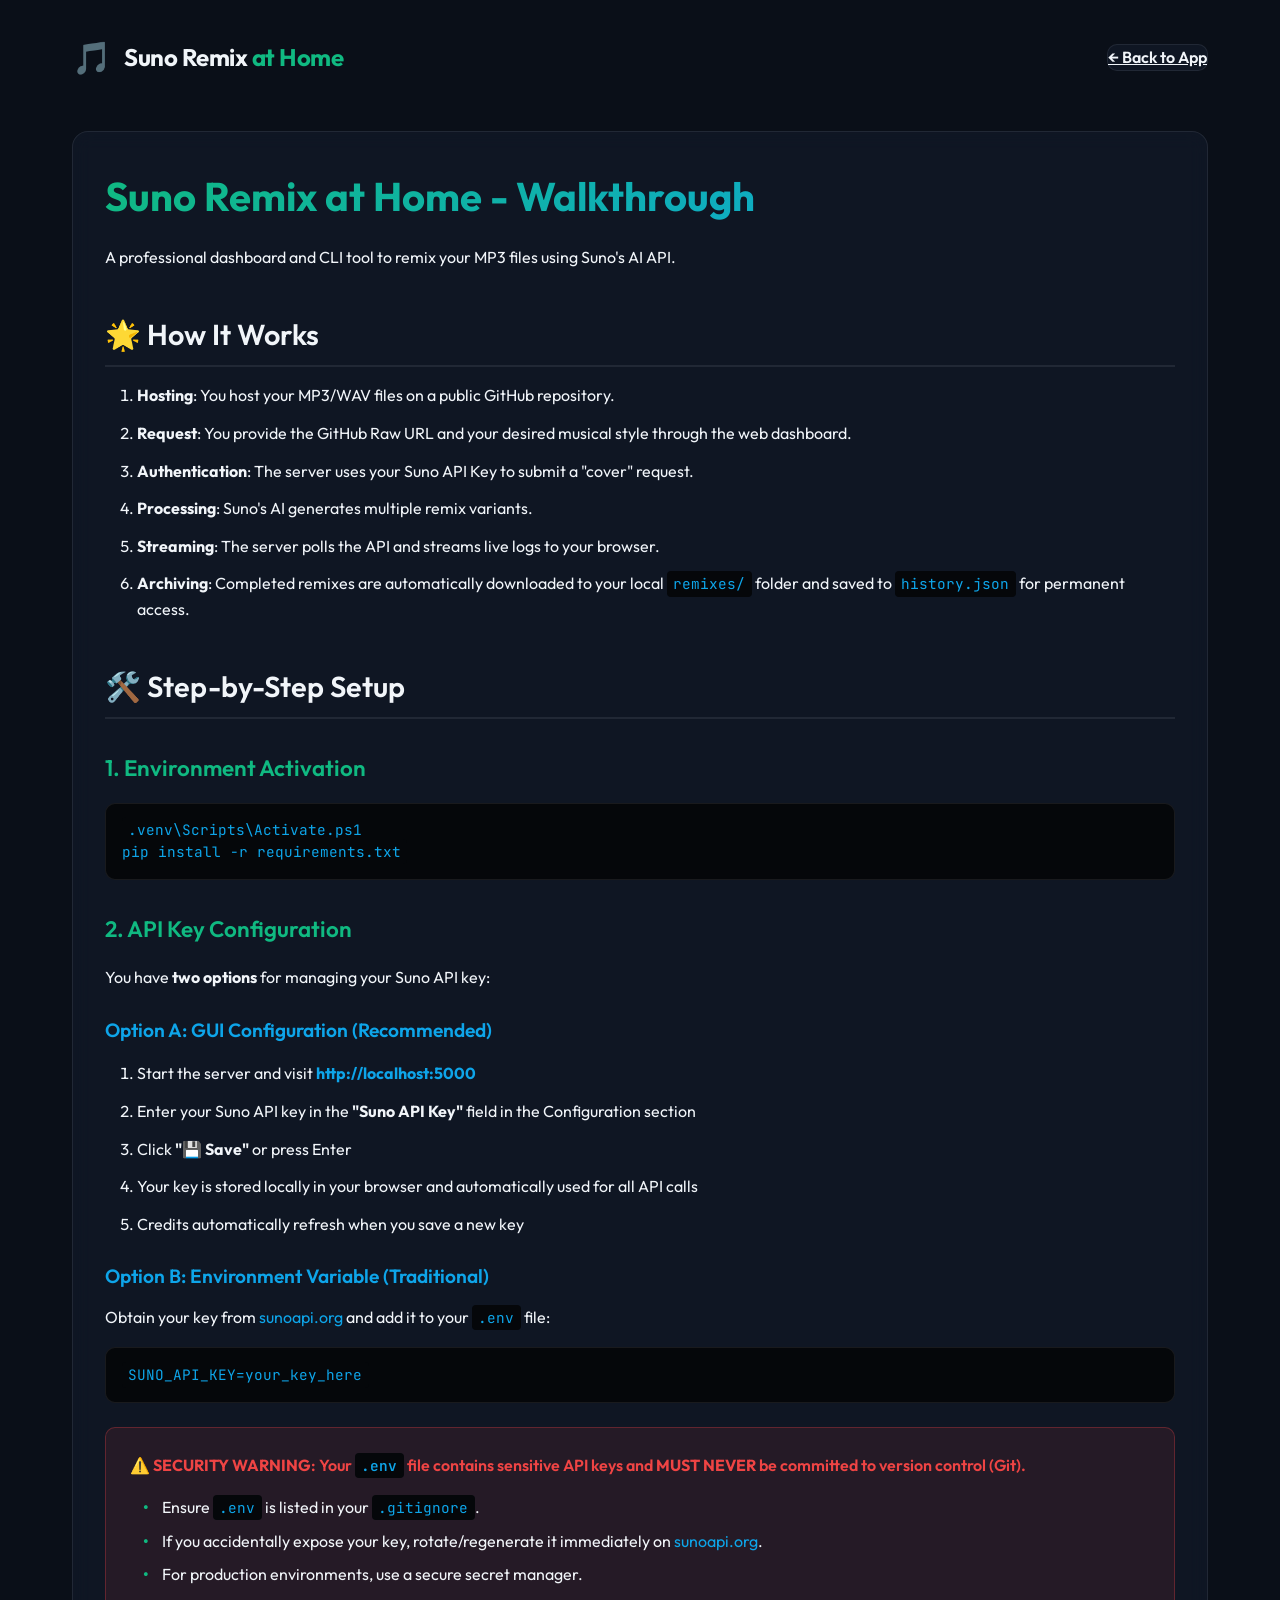
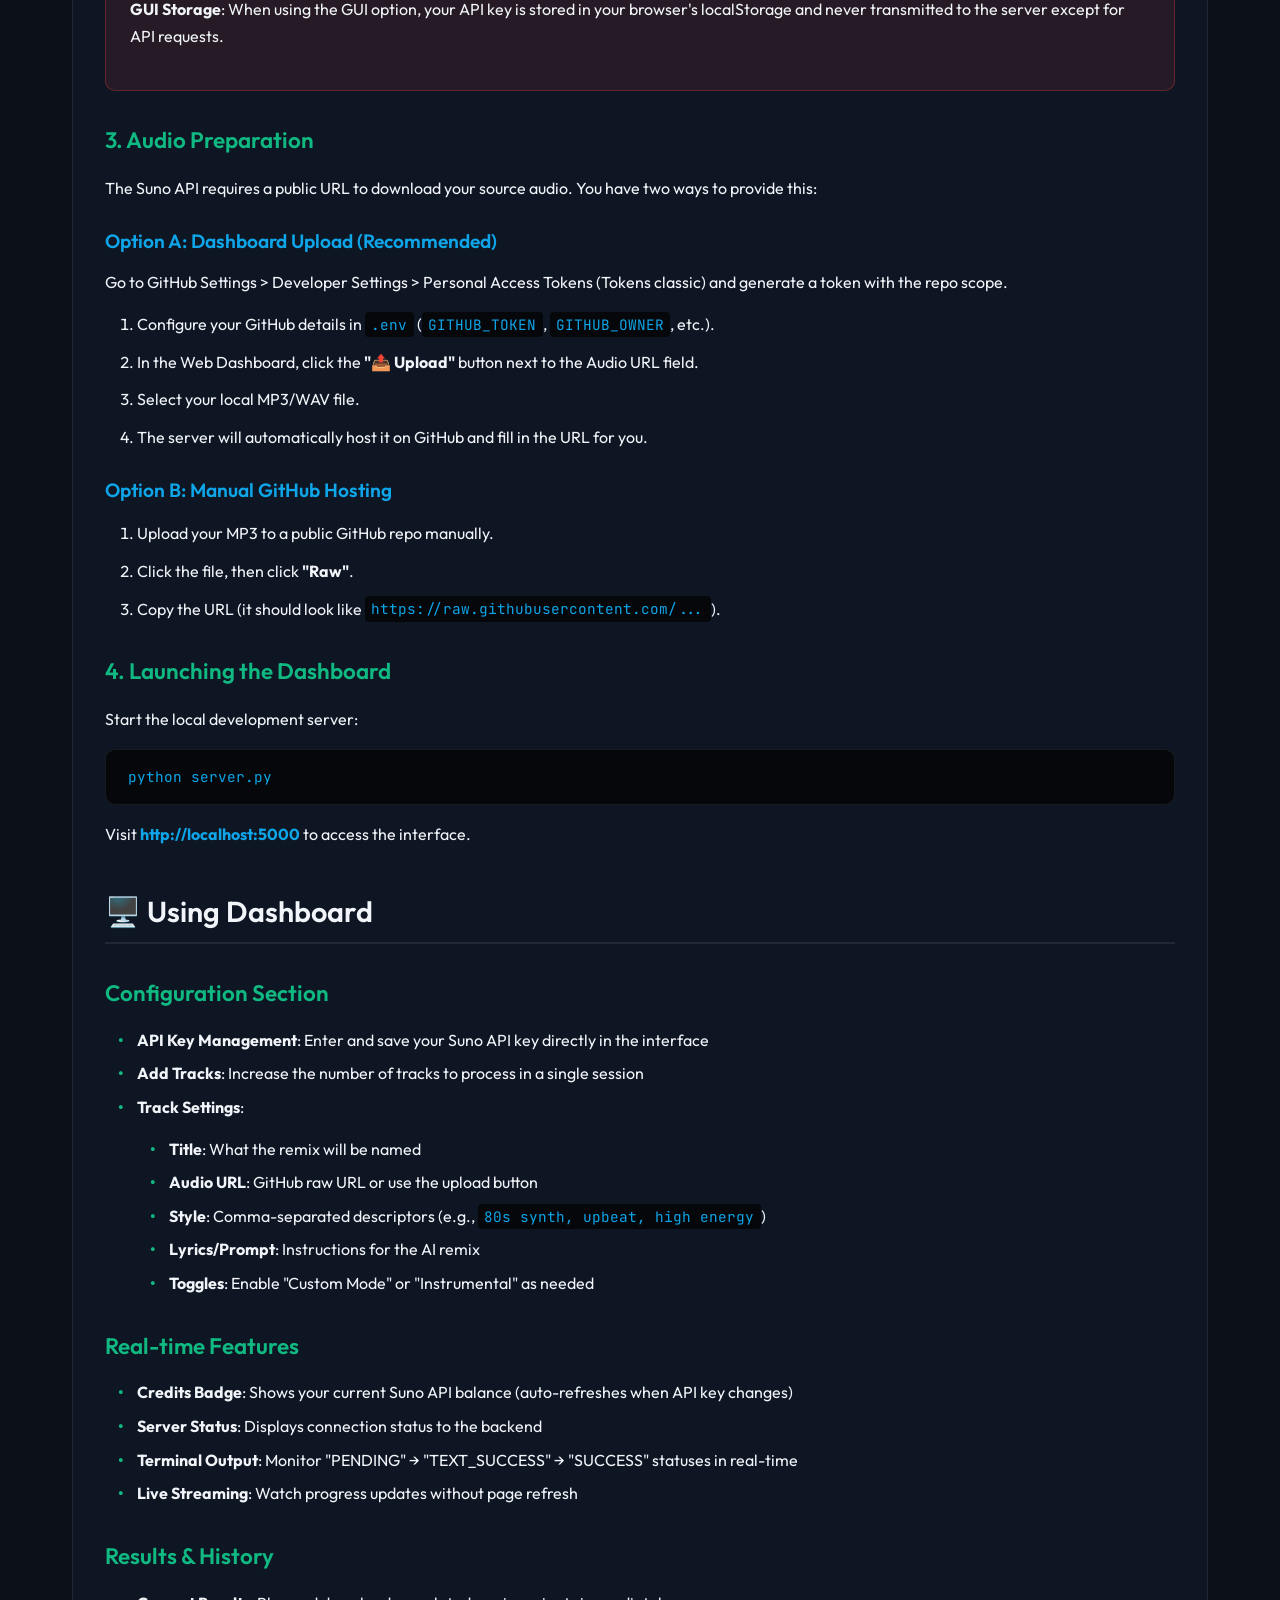
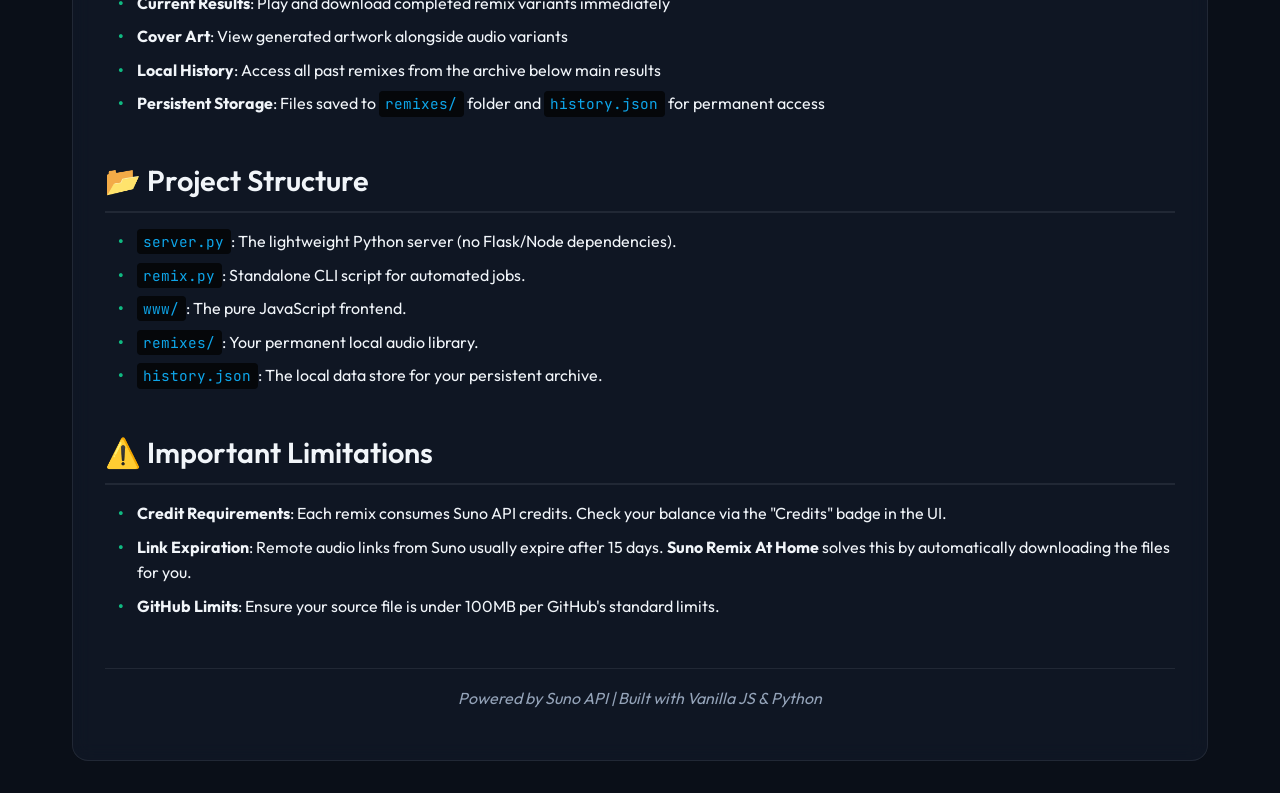
==== www/guide.html @ f2d32ccc "add guide" ====
<!doctype html>
<html lang="en">
  <head>
    <meta charset="UTF-8" />
    <meta name="viewport" content="width=device-width, initial-scale=1.0" />
    <link rel="icon" href="data:image/svg+xml,<svg xmlns=%22http://www.w3.org/2000/svg%22 viewBox=%220 0 100 100%22><text y=%22.9em%22 font-size=%2290%22>🎵</text></svg>">
    <title>Guide | Suno Remix at Home</title>
    <link rel="stylesheet" href="style.css" />
    <link rel="preconnect" href="https://fonts.googleapis.com" />
    <link rel="preconnect" href="https://fonts.gstatic.com" crossorigin />
    <link
      href="https://fonts.googleapis.com/css2?family=Outfit:wght@300;400;600;700&family=JetBrains+Mono:wght@400;500&display=swap"
      rel="stylesheet"
    />
  </head>
  <body class="guide-page">
    <div class="app-container">
      <header>
        <div class="logo">
          <span class="icon">🎵</span>
          <h1>Suno Remix<span> at Home</span></h1>
        </div>
        <div class="status-bar">
          <a href="index.html" class="btn btn-secondary">← Back to App</a>
        </div>
      </header>

      <main>
        <section class="guide-section">
          <div class="guide-content">
            <h1>Suno Remix at Home - Walkthrough</h1>
            <p>A professional dashboard and CLI tool to remix your MP3 files using Suno's AI API.</p>
            
            <h2>🌟 How It Works</h2>
            <ol>
              <li><strong>Hosting</strong>: You host your MP3/WAV files on a public GitHub repository.</li>
              <li><strong>Request</strong>: You provide the GitHub Raw URL and your desired musical style through the web dashboard.</li>
              <li><strong>Authentication</strong>: The server uses your Suno API Key to submit a "cover" request.</li>
              <li><strong>Processing</strong>: Suno's AI generates multiple remix variants.</li>
              <li><strong>Streaming</strong>: The server polls the API and streams live logs to your browser.</li>
              <li><strong>Archiving</strong>: Completed remixes are automatically downloaded to your local <code>remixes/</code> folder and saved to <code>history.json</code> for permanent access.</li>
            </ol>
            
            <h2>🛠️ Step-by-Step Setup</h2>
            <h3>1. Environment Activation</h3>
            <div class="code-block">
              <pre><code>.venv\Scripts\Activate.ps1
pip install -r requirements.txt</code></pre>
            </div>
            
            <h3>2. API Key Configuration</h3>
            <p>You have <strong>two options</strong> for managing your Suno API key:</p>
            
            <h4>Option A: GUI Configuration (Recommended)</h4>
            <ol>
              <li>Start the server and visit <strong><a href="http://localhost:5000">http://localhost:5000</a></strong></li>
              <li>Enter your Suno API key in the <strong>"Suno API Key"</strong> field in the Configuration section</li>
              <li>Click <strong>"💾 Save"</strong> or press Enter</li>
              <li>Your key is stored locally in your browser and automatically used for all API calls</li>
              <li>Credits automatically refresh when you save a new key</li>
            </ol>
            
            <h4>Option B: Environment Variable (Traditional)</h4>
            <p>Obtain your key from <a href="https://sunoapi.org">sunoapi.org</a> and add it to your <code>.env</code> file:</p>
            <div class="code-block">
              <pre><code>SUNO_API_KEY=your_key_here</code></pre>
            </div>
            
            <div class="warning-box">
              <p><strong>⚠️ SECURITY WARNING</strong>: Your <code>.env</code> file contains sensitive API keys and <strong>MUST NEVER</strong> be committed to version control (Git).</p>
              <ul>
                <li>Ensure <code>.env</code> is listed in your <code>.gitignore</code>.</li>
                <li>If you accidentally expose your key, rotate/regenerate it immediately on <a href="https://sunoapi.org">sunoapi.org</a>.</li>
                <li>For production environments, use a secure secret manager.</li>
              </ul>
              <p><strong>GUI Storage</strong>: When using the GUI option, your API key is stored in your browser's localStorage and never transmitted to the server except for API requests.</p>
            </div>
            
            <h3>3. Audio Preparation</h3>
            <p>The Suno API requires a public URL to download your source audio. You have two ways to provide this:</p>
            
            <h4>Option A: Dashboard Upload (Recommended)</h4>
            <p>Go to GitHub Settings > Developer Settings > Personal Access Tokens (Tokens classic) and generate a token with the repo scope.</p>
            <ol>
              <li>Configure your GitHub details in <code>.env</code> (<code>GITHUB_TOKEN</code>, <code>GITHUB_OWNER</code>, etc.).</li>
              <li>In the Web Dashboard, click the <strong>"📤 Upload"</strong> button next to the Audio URL field.</li>
              <li>Select your local MP3/WAV file.</li>
              <li>The server will automatically host it on GitHub and fill in the URL for you.</li>
            </ol>
            
            <h4>Option B: Manual GitHub Hosting</h4>
            <ol>
              <li>Upload your MP3 to a public GitHub repo manually.</li>
              <li>Click the file, then click <strong>"Raw"</strong>.</li>
              <li>Copy the URL (it should look like <code>https://raw.githubusercontent.com/...</code>).</li>
            </ol>
            
            <h3>4. Launching the Dashboard</h3>
            <p>Start the local development server:</p>
            <div class="code-block">
              <pre><code>python server.py</code></pre>
            </div>
            <p>Visit <strong><a href="http://localhost:5000">http://localhost:5000</a></strong> to access the interface.</p>
            
            <h2>🖥️ Using Dashboard</h2>
            <h3>Configuration Section</h3>
            <ul>
              <li><strong>API Key Management</strong>: Enter and save your Suno API key directly in the interface</li>
              <li><strong>Add Tracks</strong>: Increase the number of tracks to process in a single session</li>
              <li><strong>Track Settings</strong>:
                <ul>
                  <li><strong>Title</strong>: What the remix will be named</li>
                  <li><strong>Audio URL</strong>: GitHub raw URL or use the upload button</li>
                  <li><strong>Style</strong>: Comma-separated descriptors (e.g., <code>80s synth, upbeat, high energy</code>)</li>
                  <li><strong>Lyrics/Prompt</strong>: Instructions for the AI remix</li>
                  <li><strong>Toggles</strong>: Enable "Custom Mode" or "Instrumental" as needed</li>
                </ul>
              </li>
            </ul>
            
            <h3>Real-time Features</h3>
            <ul>
              <li><strong>Credits Badge</strong>: Shows your current Suno API balance (auto-refreshes when API key changes)</li>
              <li><strong>Server Status</strong>: Displays connection status to the backend</li>
              <li><strong>Terminal Output</strong>: Monitor "PENDING" → "TEXT_SUCCESS" → "SUCCESS" statuses in real-time</li>
              <li><strong>Live Streaming</strong>: Watch progress updates without page refresh</li>
            </ul>
            
            <h3>Results & History</h3>
            <ul>
              <li><strong>Current Results</strong>: Play and download completed remix variants immediately</li>
              <li><strong>Cover Art</strong>: View generated artwork alongside audio variants</li>
              <li><strong>Local History</strong>: Access all past remixes from the archive below main results</li>
              <li><strong>Persistent Storage</strong>: Files saved to <code>remixes/</code> folder and <code>history.json</code> for permanent access</li>
            </ul>
            
            <h2>📂 Project Structure</h2>
            <ul>
              <li><code>server.py</code>: The lightweight Python server (no Flask/Node dependencies).</li>
              <li><code>remix.py</code>: Standalone CLI script for automated jobs.</li>
              <li><code>www/</code>: The pure JavaScript frontend.</li>
              <li><code>remixes/</code>: Your permanent local audio library.</li>
              <li><code>history.json</code>: The local data store for your persistent archive.</li>
            </ul>
            
            <h2>⚠️ Important Limitations</h2>
            <ul>
              <li><strong>Credit Requirements</strong>: Each remix consumes Suno API credits. Check your balance via the "Credits" badge in the UI.</li>
              <li><strong>Link Expiration</strong>: Remote audio links from Suno usually expire after 15 days. <strong>Suno Remix At Home</strong> solves this by automatically downloading the files for you.</li>
              <li><strong>GitHub Limits</strong>: Ensure your source file is under 100MB per GitHub's standard limits.</li>
            </ul>
            
            <div class="footer-note">
              <hr>
              <p><em>Powered by Suno API | Built with Vanilla JS & Python</em></p>
            </div>
          </div>
        </section>
      </main>
    </div>
  </body>
</html>
---- www/style.css ----
:root {
    --bg-main: #0a0f18;
    --bg-card: rgba(17, 24, 39, 0.8);
    --bg-console: #05070a;
    --text-main: #f1f5f9;
    --text-muted: #94a3b8;
    --primary: #10b981;
    --primary-glow: rgba(16, 185, 129, 0.4);
    --accent: #0ea5e9;
    --danger: #ef4444;
    --border: rgba(255, 255, 255, 0.08);
    --radius-lg: 16px;
    --radius-md: 10px;
    --font-sans: 'Outfit', sans-serif;
    --font-mono: 'JetBrains Mono', monospace;
}

* {
    box-sizing: border-box;
    margin: 0;
    padding: 0;
}

body {
    background-color: var(--bg-main);
    color: var(--text-main);
    font-family: var(--font-sans);
    line-height: 1.6;
    overflow-x: hidden;
}

.app-container {
    max-width: 1200px;
    margin: 0 auto;
    padding: 2rem;
    min-height: 100vh;
    display: flex;
    flex-direction: column;
}

/* Header */
header {
    display: flex;
    justify-content: space-between;
    align-items: center;
    margin-bottom: 3rem;
}

.logo {
    display: flex;
    align-items: center;
    gap: 0.75rem;
}

.logo .icon { font-size: 2rem; }
.logo h1 {
    font-size: 1.5rem;
    font-weight: 700;
    letter-spacing: -0.02em;
}
.logo h1 span { color: var(--primary); }

.status-bar {
    display: flex;
    align-items: center;
    gap: 1rem;
}

.badge {
    background: var(--bg-card);
    border: 1px solid var(--border);
    padding: 0.5rem 1rem;
    border-radius: 20px;
    font-size: 0.85rem;
    font-weight: 600;
}

.guide-link {
    color: var(--text-main);
    text-decoration: none;
    display: flex;
    align-items: center;
    gap: 0.3rem;
}

.guide-link:hover {
    color: var(--primary);
}

/* Main Layout */
main {
    display: grid;
    grid-template-columns: 1fr 1.2fr;
    gap: 2rem;
    flex: 1;
}

@media (max-width: 900px) {
    main { grid-template-columns: 1fr; }
}

/* Config Section */
.config-section {
    display: flex;
    flex-direction: column;
    gap: 1.5rem;
}

.section-header {
    display: flex;
    justify-content: space-between;
    align-items: center;
}

.tracks-list {
    display: flex;
    flex-direction: column;
    gap: 1rem;
    max-height: 60vh;
    overflow-y: auto;
    padding-right: 0.5rem;
}

/* Track Card */
.track-card {
    background: var(--bg-card);
    backdrop-filter: blur(10px);
    border: 1px solid var(--border);
    border-radius: var(--radius-md);
    padding: 1.5rem;
    position: relative;
    transition: transform 0.2s, background-color 0.2s;
}

.track-card:hover {
    background: rgba(17, 24, 39, 0.95);
}

.track-header {
    display: flex;
    justify-content: space-between;
    margin-bottom: 1rem;
}

.track-index {
    font-weight: 700;
    color: var(--primary);
    font-size: 0.9rem;
}

.form-group {
    margin-bottom: 1rem;
}

.form-group label {
    display: block;
    font-size: 0.75rem;
    font-weight: 600;
    color: var(--text-muted);
    margin-bottom: 0.4rem;
    text-transform: uppercase;
}

input, textarea {
    width: 100%;
    background: rgba(0,0,0,0.2);
    border: 1px solid var(--border);
    border-radius: 6px;
    padding: 0.6rem 0.8rem;
    color: white;
    font-family: var(--font-sans);
    transition: border-color 0.2s;
}

.input-with-button {
    display: flex;
    gap: 0.5rem;
}

.btn-sm {
    padding: 0.4rem 0.8rem;
    font-size: 0.85rem;
    white-space: nowrap;
}

input:focus, textarea:focus {
    outline: 2px solid var(--primary);
    outline-offset: 2px;
    border-color: var(--primary);
    box-shadow: 0 0 0 4px var(--primary-glow);
}

textarea { min-height: 80px; resize: vertical; }

.form-group.row {
    display: flex;
    gap: 1.5rem;
    margin-top: 0.5rem;
}

.checkbox-label {
    display: flex;
    align-items: center;
    gap: 0.5rem;
    cursor: pointer;
    font-size: 0.85rem;
    font-weight: 600;
    color: var(--text-main);
}

.checkbox-label input {
    width: 16px;
    height: 16px;
    cursor: pointer;
    accent-color: var(--primary);
}

.remove-track {
    background: transparent;
    border: none;
    color: var(--text-muted);
    cursor: pointer;
    font-size: 1.2rem;
    line-height: 1;
}
.remove-track:hover { color: var(--danger); }

/* Buttons */
.btn {
    cursor: pointer;
    border: none;
    border-radius: var(--radius-md);
    font-weight: 600;
    font-family: var(--font-sans);
    transition: all 0.2s;
    display: flex;
    align-items: center;
    justify-content: center;
    gap: 0.5rem;
}

.btn-primary {
    background: var(--primary);
    color: var(--bg-main);
    box-shadow: 0 4px 14px var(--primary-glow);
}
.btn-primary:hover { transform: translateY(-2px); filter: brightness(1.1); }
.btn-primary:focus, .btn-primary:focus-visible {
    outline: 2px solid var(--text-main);
    outline-offset: 2px;
    box-shadow: 0 0 0 4px var(--primary-glow);
}

.btn-secondary {
    background: var(--bg-card);
    border: 1px solid var(--border);
    color: var(--text-main);
}
.btn-secondary:hover { background: var(--border); }
.btn-secondary:focus, .btn-secondary:focus-visible {
    outline: 2px solid var(--primary);
    outline-offset: 2px;
    background: var(--border);
}

.btn-lg { width: 100%; padding: 1.2rem; font-size: 1.1rem; margin-top: 1rem; }

.btn-danger {
    background: #450a0a;
    color: var(--danger);
    border: 1px solid rgba(239, 68, 68, 0.2);
}
.btn-danger:hover { background: var(--danger); color: white; }

.result-actions {
    display: flex;
    gap: 0.5rem;
}

.result-actions .res-link { flex: 1; }

/* Console */
.console-wrapper {
    background: var(--bg-console);
    border: 1px solid var(--border);
    border-radius: var(--radius-md);
    display: flex;
    flex-direction: column;
    height: 350px;
}

.console-header {
    padding: 0.75rem 1rem;
    background: rgba(255,255,255,0.03);
    border-bottom: 1px solid var(--border);
    display: flex;
    justify-content: space-between;
    align-items: center;
    font-size: 0.8rem;
    color: var(--text-muted);
}

.console {
    padding: 1rem;
    overflow-y: auto;
    font-family: var(--font-mono);
    font-size: 0.85rem;
    flex: 1;
}

.log { margin-bottom: 0.4rem; }
.log.info { color: var(--text-main); }
.log.poll { color: var(--text-muted); }
.log.success { color: var(--primary); }
.log.error { color: var(--danger); }

/* Results */
.results-wrapper, .history-wrapper { margin-top: 2rem; }
.results-grid {
    display: grid;
    grid-template-columns: repeat(auto-fill, minmax(240px, 1fr));
    gap: 1rem;
    margin-top: 1rem;
}

.result-card {
    background: var(--bg-card);
    border: 1px solid var(--border);
    border-radius: var(--radius-md);
    padding: 1rem;
    display: flex;
    flex-direction: column;
    gap: 0.75rem;
}

.res-image {
    width: 100%;
    aspect-ratio: 1;
    object-fit: cover;
    border-radius: var(--radius-md);
    background: var(--bg-console);
}.res-title { font-size: 0.95rem; font-weight: 600; }
.res-meta { font-size: 0.75rem; color: var(--text-muted); }

audio { width: 100%; height: 32px; filter: invert(0.9); }

/* Utilities */
.hidden { display: none !important; }
.btn-icon { background: none; border: none; cursor: pointer; font-size: 1.2rem; }
.btn-text-only { background: none; border: none; color: var(--primary); cursor: pointer; font-size: 0.75rem; }

/* Loader Dots */
.loader-dots span {
    width: 6px;
    height: 6px;
    background: var(--bg-main);
    border-radius: 50%;
    display: inline-block;
    animation: dots 1.4s infinite ease-in-out both;
}
.loader-dots span:nth-child(1) { animation-delay: -0.32s; }
.loader-dots span:nth-child(2) { animation-delay: -0.16s; }

@keyframes dots {
    0%, 80%, 100% { transform: scale(0); }
    40% { transform: scale(1.0); }
}

footer {
    margin-top: 4rem;
    padding: 2rem 0;
    border-top: 1px solid var(--border);
    text-align: center;
    font-size: 0.8rem;
    color: var(--text-muted);
}

/* Guide page layout override */
body.guide-page main {
  grid-template-columns: 1fr;
  max-width: none;
}

/* Guide Styles */
.guide-section {
  max-width: 100%;
  grid-column: 1 / -1; /* Span all columns */
}

.guide-content {
  background: var(--bg-card);
  border: 1px solid var(--border);
  border-radius: var(--radius-lg);
  padding: 2rem;
  backdrop-filter: blur(10px);
  max-width: none; /* Remove max-width constraint */
  width: 100%;
}

.guide-content h1 {
  font-size: 2.5rem;
  font-weight: 700;
  margin-bottom: 1rem;
  background: linear-gradient(135deg, var(--primary) 0%, var(--accent) 100%);
  -webkit-background-clip: text;
  -webkit-text-fill-color: transparent;
  background-clip: text;
}

.guide-content h2 {
  font-size: 1.8rem;
  font-weight: 600;
  margin: 2.5rem 0 1rem 0;
  color: var(--text-main);
  border-bottom: 2px solid var(--border);
  padding-bottom: 0.5rem;
}

.guide-content h3 {
  font-size: 1.4rem;
  font-weight: 600;
  margin: 2rem 0 1rem 0;
  color: var(--primary);
}

.guide-content h4 {
  font-size: 1.2rem;
  font-weight: 600;
  margin: 1.5rem 0 0.75rem 0;
  color: var(--accent);
}

.guide-content p {
  margin-bottom: 1rem;
  line-height: 1.7;
}

.guide-content ul, .guide-content ol {
  margin: 1rem 0 1.5rem 0;
  padding-left: 2rem;
}

.guide-content li {
  margin-bottom: 0.5rem;
  line-height: 1.6;
}

.guide-content ul li {
  list-style-type: none;
  position: relative;
}

.guide-content ul li::before {
  content: "•";
  color: var(--primary);
  font-weight: bold;
  position: absolute;
  left: -1.2rem;
}

.guide-content ol li {
  margin-bottom: 0.75rem;
}

.guide-content code {
  background: var(--bg-console);
  color: var(--accent);
  padding: 0.2rem 0.4rem;
  border-radius: 4px;
  font-family: var(--font-mono);
  font-size: 0.9rem;
}

.code-block {
  background: var(--bg-console);
  border: 1px solid var(--border);
  border-radius: var(--radius-md);
  padding: 1rem;
  margin: 1rem 0;
  overflow-x: auto;
}

.code-block pre {
  margin: 0;
  font-family: var(--font-mono);
  font-size: 0.9rem;
  line-height: 1.5;
  color: var(--text-main);
}

.warning-box {
  background: rgba(239, 68, 68, 0.1);
  border: 1px solid rgba(239, 68, 68, 0.3);
  border-radius: var(--radius-md);
  padding: 1.5rem;
  margin: 1.5rem 0;
}

.warning-box p {
  margin-bottom: 1rem;
}

.warning-box p:first-child {
  color: var(--danger);
  font-weight: 600;
}

.warning-box ul {
  margin-bottom: 0;
}

.warning-box li::before {
  color: var(--danger);
}

.footer-note {
  margin-top: 3rem;
  text-align: center;
  color: var(--text-muted);
}

.footer-note hr {
  border: none;
  border-top: 1px solid var(--border);
  margin-bottom: 1rem;
}

.footer-note em {
  font-style: italic;
}

.guide-content a {
  color: var(--accent);
  text-decoration: none;
  border-bottom: 1px solid transparent;
  transition: border-color 0.2s ease;
}

.guide-content a:hover {
  border-bottom-color: var(--accent);
}

/* Responsive for guide */
@media (max-width: 768px) {
  .guide-content {
    padding: 1.5rem;
  }
  
  .guide-content h1 {
    font-size: 2rem;
  }
  
  .guide-content h2 {
    font-size: 1.5rem;
  }
  
  .guide-content h3 {
    font-size: 1.2rem;
  }
}
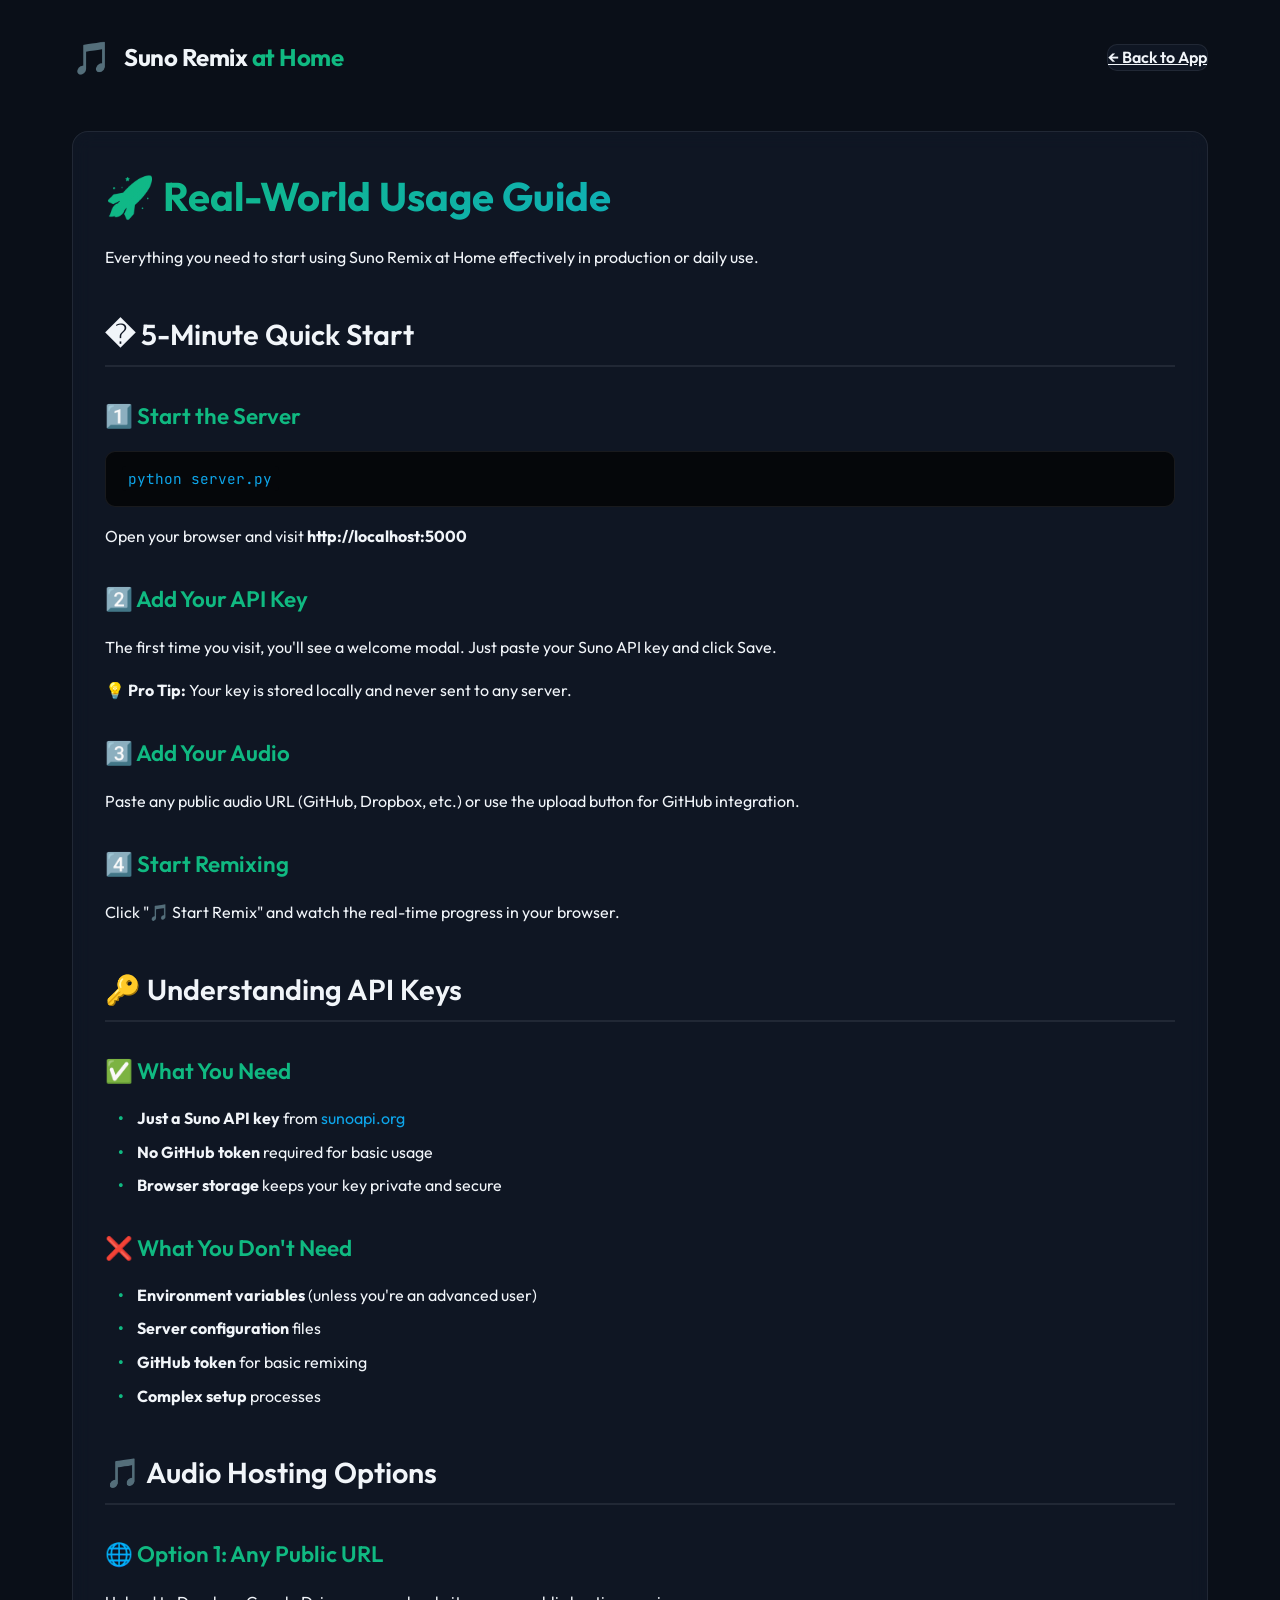
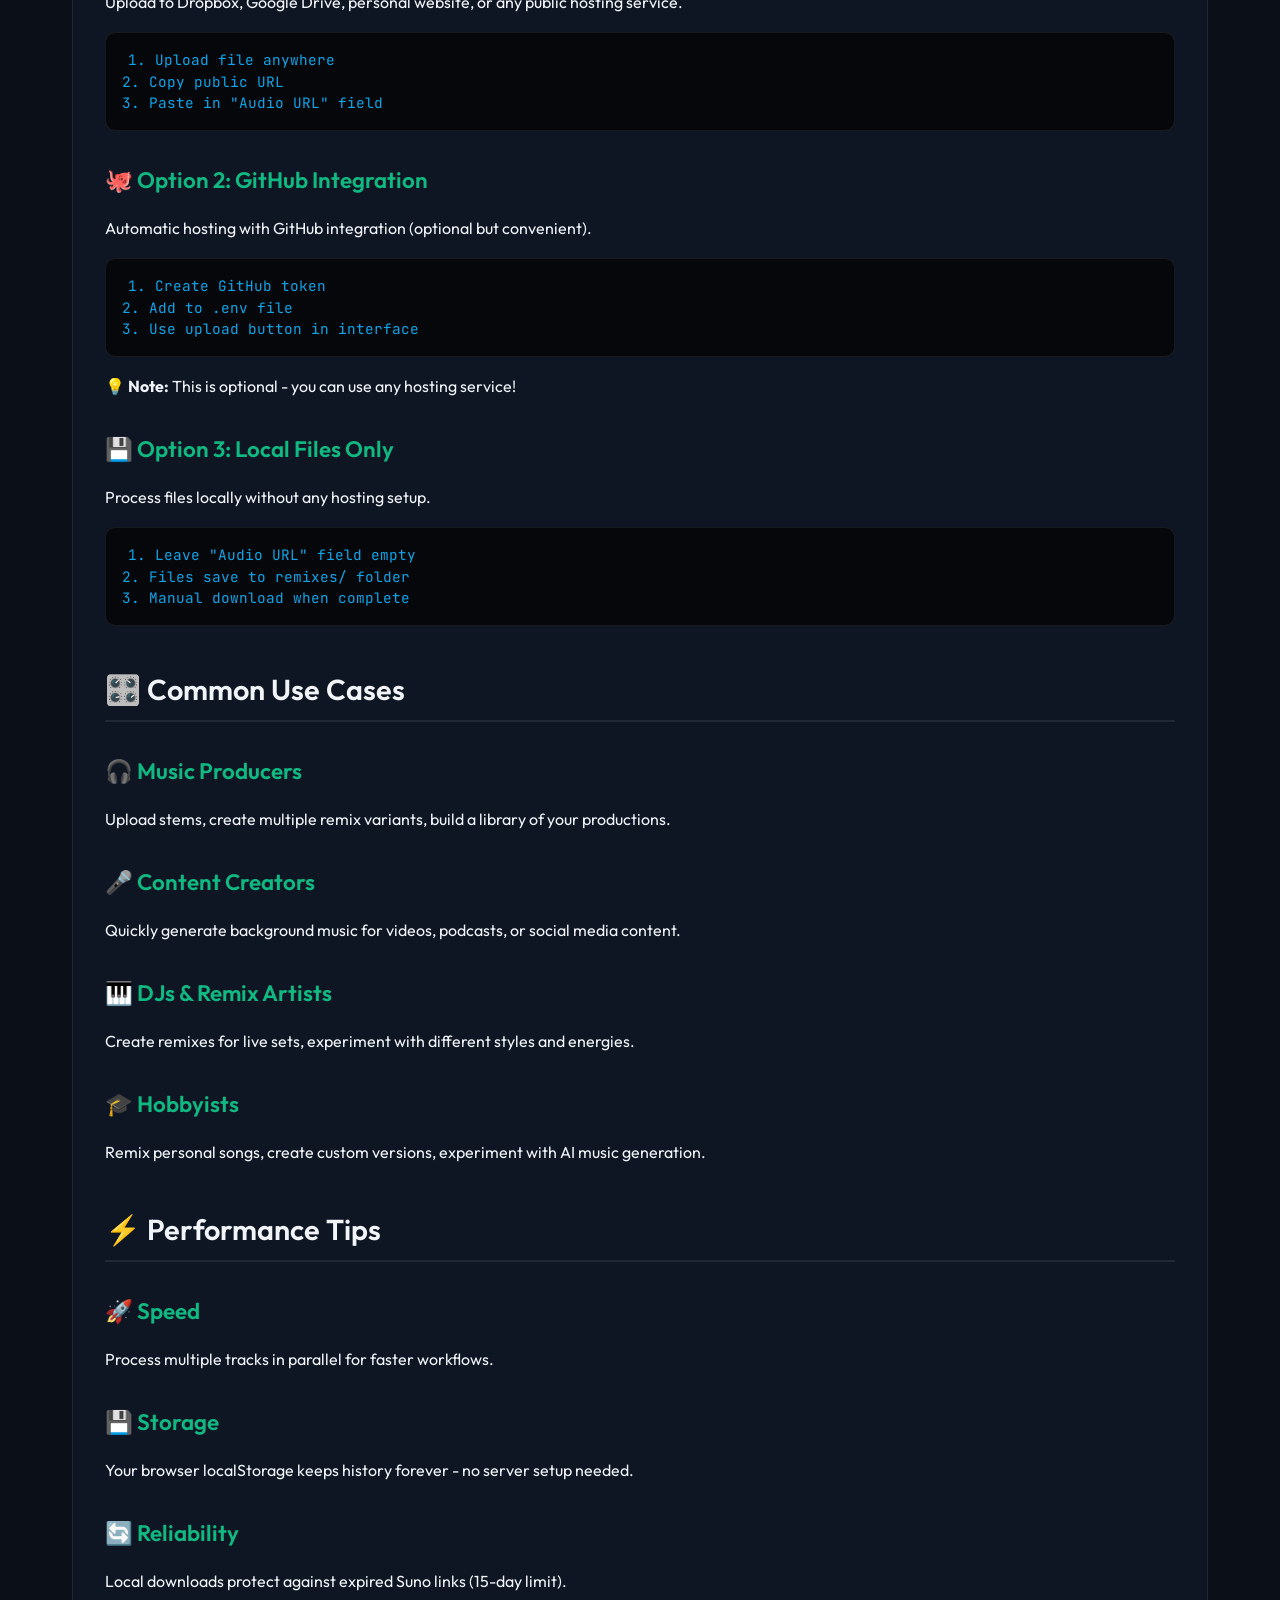
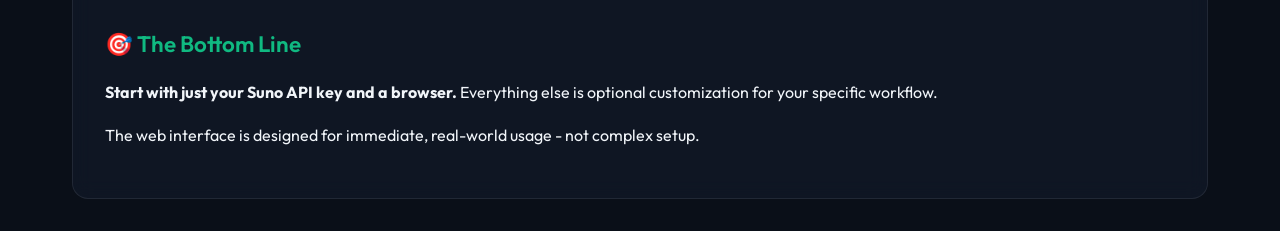
==== commit 4c77a46d: "real world use" ====
--- a/www/guide.html
+++ b/www/guide.html
@@ -4,7 +4,7 @@
     <meta charset="UTF-8" />
     <meta name="viewport" content="width=device-width, initial-scale=1.0" />
     <link rel="icon" href="data:image/svg+xml,<svg xmlns=%22http://www.w3.org/2000/svg%22 viewBox=%220 0 100 100%22><text y=%22.9em%22 font-size=%2290%22>🎵</text></svg>">
-    <title>Guide | Suno Remix at Home</title>
+    <title>Real-World Guide | Suno Remix at Home</title>
     <link rel="stylesheet" href="style.css" />
     <link rel="preconnect" href="https://fonts.googleapis.com" />
     <link rel="preconnect" href="https://fonts.gstatic.com" crossorigin />
@@ -28,131 +28,137 @@
       <main>
         <section class="guide-section">
           <div class="guide-content">
-            <h1>Suno Remix at Home - Walkthrough</h1>
-            <p>A professional dashboard and CLI tool to remix your MP3 files using Suno's AI API.</p>
+            <h1>🚀 Real-World Usage Guide</h1>
+            <p>Everything you need to start using Suno Remix at Home effectively in production or daily use.</p>
             
-            <h2>🌟 How It Works</h2>
-            <ol>
-              <li><strong>Hosting</strong>: You host your MP3/WAV files on a public GitHub repository.</li>
-              <li><strong>Request</strong>: You provide the GitHub Raw URL and your desired musical style through the web dashboard.</li>
-              <li><strong>Authentication</strong>: The server uses your Suno API Key to submit a "cover" request.</li>
-              <li><strong>Processing</strong>: Suno's AI generates multiple remix variants.</li>
-              <li><strong>Streaming</strong>: The server polls the API and streams live logs to your browser.</li>
-              <li><strong>Archiving</strong>: Completed remixes are automatically downloaded to your local <code>remixes/</code> folder and saved to <code>history.json</code> for permanent access.</li>
-            </ol>
-            
-            <h2>🛠️ Step-by-Step Setup</h2>
-            <h3>1. Environment Activation</h3>
-            <div class="code-block">
-              <pre><code>.venv\Scripts\Activate.ps1
-pip install -r requirements.txt</code></pre>
+            <h2>� 5-Minute Quick Start</h2>
+            <div class="quick-start">
+              <div class="step">
+                <h3>1️⃣ Start the Server</h3>
+                <div class="code-block">
+                  <pre><code>python server.py</code></pre>
+                </div>
+                <p>Open your browser and visit <strong>http://localhost:5000</strong></p>
+              </div>
+              
+              <div class="step">
+                <h3>2️⃣ Add Your API Key</h3>
+                <p>The first time you visit, you'll see a welcome modal. Just paste your Suno API key and click Save.</p>
+                <div class="tip-box">
+                  <p><strong>💡 Pro Tip:</strong> Your key is stored locally and never sent to any server.</p>
+                </div>
+              </div>
+              
+              <div class="step">
+                <h3>3️⃣ Add Your Audio</h3>
+                <p>Paste any public audio URL (GitHub, Dropbox, etc.) or use the upload button for GitHub integration.</p>
+              </div>
+              
+              <div class="step">
+                <h3>4️⃣ Start Remixing</h3>
+                <p>Click "🎵 Start Remix" and watch the real-time progress in your browser.</p>
+              </div>
             </div>
             
-            <h3>2. API Key Configuration</h3>
-            <p>You have <strong>two options</strong> for managing your Suno API key:</p>
-            
-            <h4>Option A: GUI Configuration (Recommended)</h4>
-            <ol>
-              <li>Start the server and visit <strong><a href="http://localhost:5000">http://localhost:5000</a></strong></li>
-              <li>Enter your Suno API key in the <strong>"Suno API Key"</strong> field in the Configuration section</li>
-              <li>Click <strong>"💾 Save"</strong> or press Enter</li>
-              <li>Your key is stored locally in your browser and automatically used for all API calls</li>
-              <li>Credits automatically refresh when you save a new key</li>
-            </ol>
-            
-            <h4>Option B: Environment Variable (Traditional)</h4>
-            <p>Obtain your key from <a href="https://sunoapi.org">sunoapi.org</a> and add it to your <code>.env</code> file:</p>
-            <div class="code-block">
-              <pre><code>SUNO_API_KEY=your_key_here</code></pre>
+            <h2>🔑 Understanding API Keys</h2>
+            <div class="reality-check">
+              <h3>✅ What You Need</h3>
+              <ul>
+                <li><strong>Just a Suno API key</strong> from <a href="https://sunoapi.org" target="_blank">sunoapi.org</a></li>
+                <li><strong>No GitHub token</strong> required for basic usage</li>
+                <li><strong>Browser storage</strong> keeps your key private and secure</li>
+              </ul>
+              
+              <h3>❌ What You Don't Need</h3>
+              <ul>
+                <li><strong>Environment variables</strong> (unless you're an advanced user)</li>
+                <li><strong>Server configuration</strong> files</li>
+                <li><strong>GitHub token</strong> for basic remixing</li>
+                <li><strong>Complex setup</strong> processes</li>
+              </ul>
             </div>
             
-            <div class="warning-box">
-              <p><strong>⚠️ SECURITY WARNING</strong>: Your <code>.env</code> file contains sensitive API keys and <strong>MUST NEVER</strong> be committed to version control (Git).</p>
-              <ul>
-                <li>Ensure <code>.env</code> is listed in your <code>.gitignore</code>.</li>
-                <li>If you accidentally expose your key, rotate/regenerate it immediately on <a href="https://sunoapi.org">sunoapi.org</a>.</li>
-                <li>For production environments, use a secure secret manager.</li>
-              </ul>
-              <p><strong>GUI Storage</strong>: When using the GUI option, your API key is stored in your browser's localStorage and never transmitted to the server except for API requests.</p>
+            <h2>🎵 Audio Hosting Options</h2>
+            <div class="hosting-options">
+              <div class="option">
+                <h3>🌐 Option 1: Any Public URL</h3>
+                <p>Upload to Dropbox, Google Drive, personal website, or any public hosting service.</p>
+                <div class="code-block">
+                  <pre><code>1. Upload file anywhere
+2. Copy public URL
+3. Paste in "Audio URL" field</code></pre>
+                </div>
+              </div>
+              
+              <div class="option">
+                <h3>🐙 Option 2: GitHub Integration</h3>
+                <p>Automatic hosting with GitHub integration (optional but convenient).</p>
+                <div class="code-block">
+                  <pre><code>1. Create GitHub token
+2. Add to .env file
+3. Use upload button in interface</code></pre>
+                </div>
+                <div class="tip-box">
+                  <p><strong>💡 Note:</strong> This is optional - you can use any hosting service!</p>
+                </div>
+              </div>
+              
+              <div class="option">
+                <h3>💾 Option 3: Local Files Only</h3>
+                <p>Process files locally without any hosting setup.</p>
+                <div class="code-block">
+                  <pre><code>1. Leave "Audio URL" field empty
+2. Files save to remixes/ folder
+3. Manual download when complete</code></pre>
+                </div>
+              </div>
             </div>
             
-            <h3>3. Audio Preparation</h3>
-            <p>The Suno API requires a public URL to download your source audio. You have two ways to provide this:</p>
+            <h2>🎛️ Common Use Cases</h2>
+            <div class="use-cases">
+              <div class="case">
+                <h3>🎧 Music Producers</h3>
+                <p>Upload stems, create multiple remix variants, build a library of your productions.</p>
+              </div>
+              
+              <div class="case">
+                <h3>🎤 Content Creators</h3>
+                <p>Quickly generate background music for videos, podcasts, or social media content.</p>
+              </div>
+              
+              <div class="case">
+                <h3>🎹 DJs & Remix Artists</h3>
+                <p>Create remixes for live sets, experiment with different styles and energies.</p>
+              </div>
+              
+              <div class="case">
+                <h3>🎓 Hobbyists</h3>
+                <p>Remix personal songs, create custom versions, experiment with AI music generation.</p>
+              </div>
+            </div>
             
-            <h4>Option A: Dashboard Upload (Recommended)</h4>
-            <p>Go to GitHub Settings > Developer Settings > Personal Access Tokens (Tokens classic) and generate a token with the repo scope.</p>
-            <ol>
-              <li>Configure your GitHub details in <code>.env</code> (<code>GITHUB_TOKEN</code>, <code>GITHUB_OWNER</code>, etc.).</li>
-              <li>In the Web Dashboard, click the <strong>"📤 Upload"</strong> button next to the Audio URL field.</li>
-              <li>Select your local MP3/WAV file.</li>
-              <li>The server will automatically host it on GitHub and fill in the URL for you.</li>
-            </ol>
+            <h2>⚡ Performance Tips</h2>
+            <div class="tips">
+              <div class="tip">
+                <h3>🚀 Speed</h3>
+                <p>Process multiple tracks in parallel for faster workflows.</p>
+              </div>
+              
+              <div class="tip">
+                <h3>💾 Storage</h3>
+                <p>Your browser localStorage keeps history forever - no server setup needed.</p>
+              </div>
+              
+              <div class="tip">
+                <h3>🔄 Reliability</h3>
+                <p>Local downloads protect against expired Suno links (15-day limit).</p>
+              </div>
+            </div>
             
-            <h4>Option B: Manual GitHub Hosting</h4>
-            <ol>
-              <li>Upload your MP3 to a public GitHub repo manually.</li>
-              <li>Click the file, then click <strong>"Raw"</strong>.</li>
-              <li>Copy the URL (it should look like <code>https://raw.githubusercontent.com/...</code>).</li>
-            </ol>
-            
-            <h3>4. Launching the Dashboard</h3>
-            <p>Start the local development server:</p>
-            <div class="code-block">
-              <pre><code>python server.py</code></pre>
-            </div>
-            <p>Visit <strong><a href="http://localhost:5000">http://localhost:5000</a></strong> to access the interface.</p>
-            
-            <h2>🖥️ Using Dashboard</h2>
-            <h3>Configuration Section</h3>
-            <ul>
-              <li><strong>API Key Management</strong>: Enter and save your Suno API key directly in the interface</li>
-              <li><strong>Add Tracks</strong>: Increase the number of tracks to process in a single session</li>
-              <li><strong>Track Settings</strong>:
-                <ul>
-                  <li><strong>Title</strong>: What the remix will be named</li>
-                  <li><strong>Audio URL</strong>: GitHub raw URL or use the upload button</li>
-                  <li><strong>Style</strong>: Comma-separated descriptors (e.g., <code>80s synth, upbeat, high energy</code>)</li>
-                  <li><strong>Lyrics/Prompt</strong>: Instructions for the AI remix</li>
-                  <li><strong>Toggles</strong>: Enable "Custom Mode" or "Instrumental" as needed</li>
-                </ul>
-              </li>
-            </ul>
-            
-            <h3>Real-time Features</h3>
-            <ul>
-              <li><strong>Credits Badge</strong>: Shows your current Suno API balance (auto-refreshes when API key changes)</li>
-              <li><strong>Server Status</strong>: Displays connection status to the backend</li>
-              <li><strong>Terminal Output</strong>: Monitor "PENDING" → "TEXT_SUCCESS" → "SUCCESS" statuses in real-time</li>
-              <li><strong>Live Streaming</strong>: Watch progress updates without page refresh</li>
-            </ul>
-            
-            <h3>Results & History</h3>
-            <ul>
-              <li><strong>Current Results</strong>: Play and download completed remix variants immediately</li>
-              <li><strong>Cover Art</strong>: View generated artwork alongside audio variants</li>
-              <li><strong>Local History</strong>: Access all past remixes from the archive below main results</li>
-              <li><strong>Persistent Storage</strong>: Files saved to <code>remixes/</code> folder and <code>history.json</code> for permanent access</li>
-            </ul>
-            
-            <h2>📂 Project Structure</h2>
-            <ul>
-              <li><code>server.py</code>: The lightweight Python server (no Flask/Node dependencies).</li>
-              <li><code>remix.py</code>: Standalone CLI script for automated jobs.</li>
-              <li><code>www/</code>: The pure JavaScript frontend.</li>
-              <li><code>remixes/</code>: Your permanent local audio library.</li>
-              <li><code>history.json</code>: The local data store for your persistent archive.</li>
-            </ul>
-            
-            <h2>⚠️ Important Limitations</h2>
-            <ul>
-              <li><strong>Credit Requirements</strong>: Each remix consumes Suno API credits. Check your balance via the "Credits" badge in the UI.</li>
-              <li><strong>Link Expiration</strong>: Remote audio links from Suno usually expire after 15 days. <strong>Suno Remix At Home</strong> solves this by automatically downloading the files for you.</li>
-              <li><strong>GitHub Limits</strong>: Ensure your source file is under 100MB per GitHub's standard limits.</li>
-            </ul>
-            
-            <div class="footer-note">
-              <hr>
-              <p><em>Powered by Suno API | Built with Vanilla JS & Python</em></p>
+            <div class="reality-box">
+              <h3>🎯 The Bottom Line</h3>
+              <p><strong>Start with just your Suno API key and a browser.</strong> Everything else is optional customization for your specific workflow.</p>
+              <p>The web interface is designed for immediate, real-world usage - not complex setup.</p>
             </div>
           </div>
         </section>
--- a/www/style.css
+++ b/www/style.css
@@ -36,6 +36,43 @@
     min-height: 100vh;
     display: flex;
     flex-direction: column;
+}
+
+/* URL type indicators */
+.result-url-type {
+  margin: 0.5rem 0;
+  font-size: 0.75rem;
+  display: flex;
+  gap: 0.5rem;
+  align-items: center;
+}
+
+.url-indicator {
+  padding: 0.2rem 0.4rem;
+  border-radius: 4px;
+  font-size: 0.7rem;
+  font-weight: 500;
+}
+
+.url-indicator[data-url-type="suno"] {
+  background: var(--accent);
+  color: white;
+}
+
+.url-indicator[data-url-type="local"] {
+  background: var(--primary);
+  color: white;
+}
+
+/* Enhanced download button */
+.res-link[data-url-type="suno"] {
+  background: linear-gradient(135deg, var(--accent), var(--primary-glow));
+  border: none;
+}
+
+.res-link[data-url-type="local"] {
+  background: linear-gradient(135deg, var(--primary), var(--primary-glow));
+  border: none;
 }
 
 /* Header */
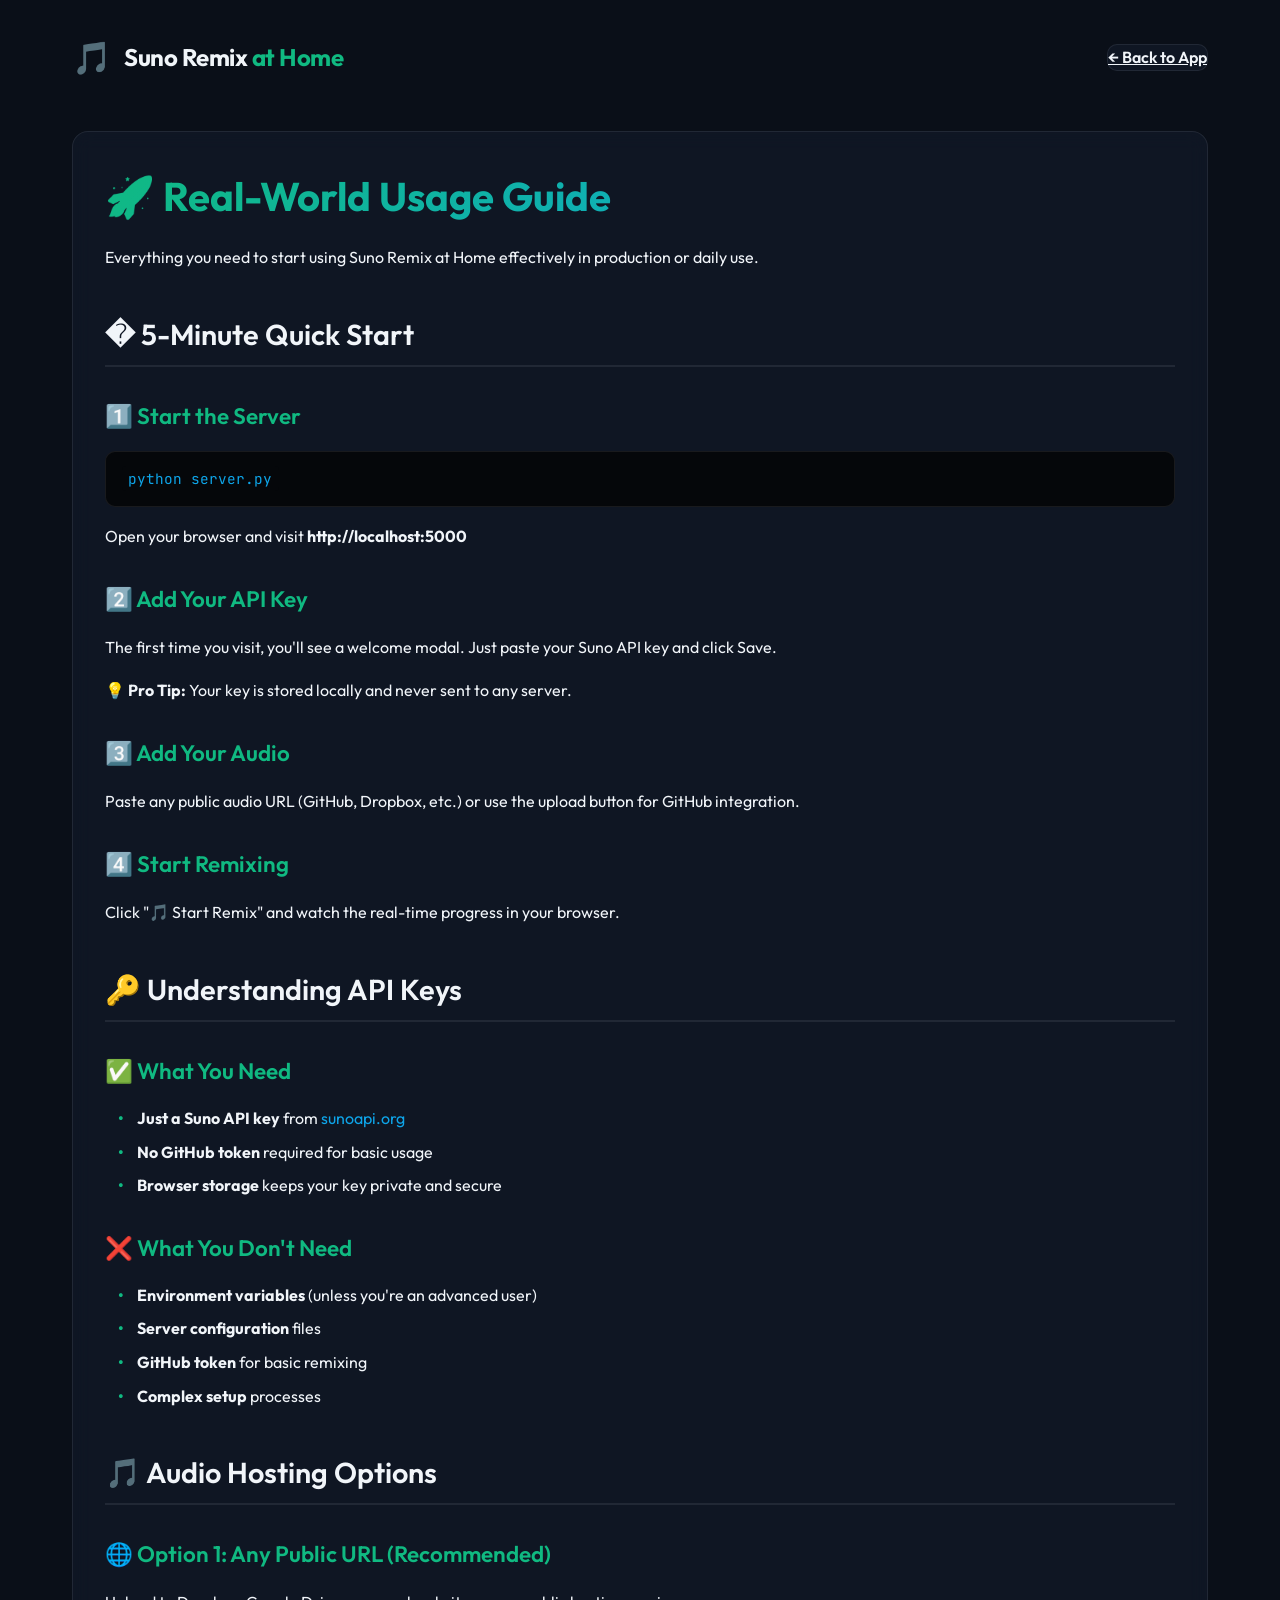
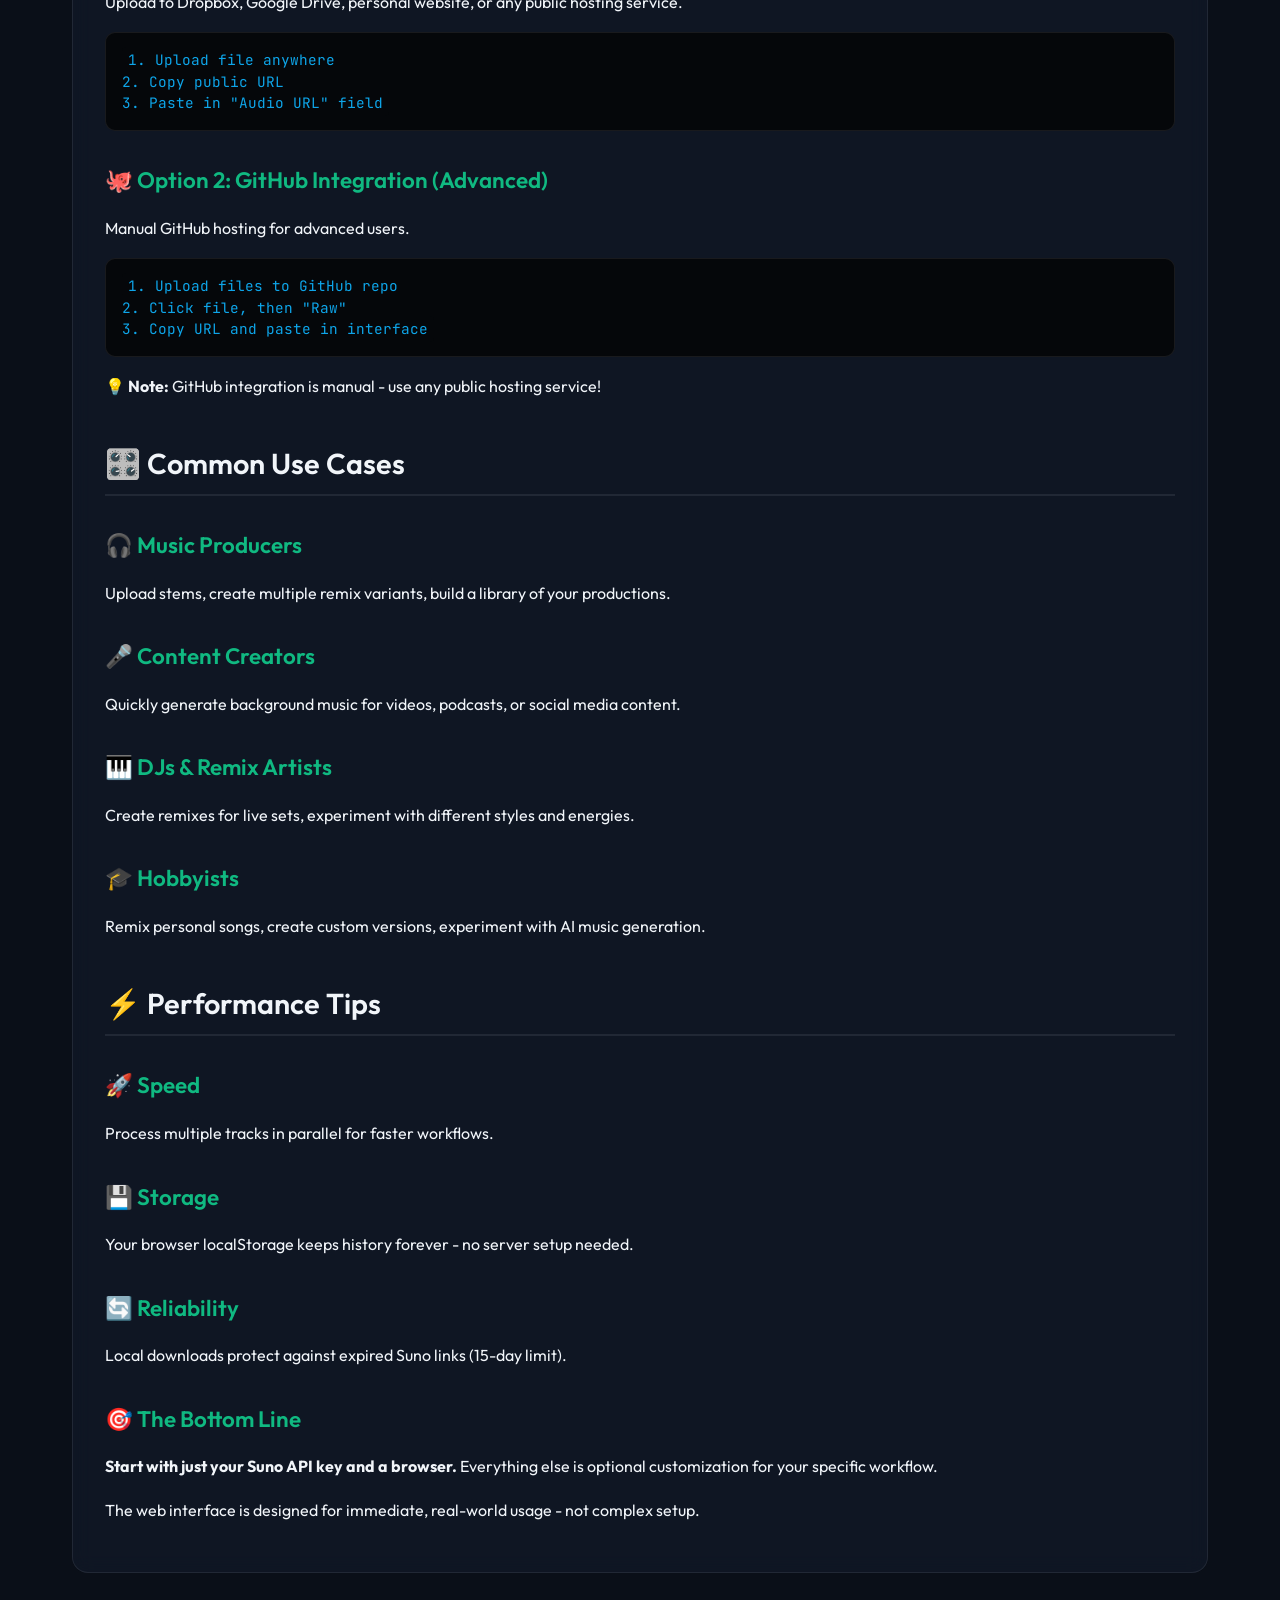
==== commit 91ad59d8: "pure webversion" ====
--- a/www/guide.html
+++ b/www/guide.html
@@ -81,7 +81,7 @@
             <h2>🎵 Audio Hosting Options</h2>
             <div class="hosting-options">
               <div class="option">
-                <h3>🌐 Option 1: Any Public URL</h3>
+                <h3>🌐 Option 1: Any Public URL (Recommended)</h3>
                 <p>Upload to Dropbox, Google Drive, personal website, or any public hosting service.</p>
                 <div class="code-block">
                   <pre><code>1. Upload file anywhere
@@ -91,25 +91,15 @@
               </div>
               
               <div class="option">
-                <h3>🐙 Option 2: GitHub Integration</h3>
-                <p>Automatic hosting with GitHub integration (optional but convenient).</p>
+                <h3>🐙 Option 2: GitHub Integration (Advanced)</h3>
+                <p>Manual GitHub hosting for advanced users.</p>
                 <div class="code-block">
-                  <pre><code>1. Create GitHub token
-2. Add to .env file
-3. Use upload button in interface</code></pre>
+                  <pre><code>1. Upload files to GitHub repo
+2. Click file, then "Raw"
+3. Copy URL and paste in interface</code></pre>
                 </div>
                 <div class="tip-box">
-                  <p><strong>💡 Note:</strong> This is optional - you can use any hosting service!</p>
-                </div>
-              </div>
-              
-              <div class="option">
-                <h3>💾 Option 3: Local Files Only</h3>
-                <p>Process files locally without any hosting setup.</p>
-                <div class="code-block">
-                  <pre><code>1. Leave "Audio URL" field empty
-2. Files save to remixes/ folder
-3. Manual download when complete</code></pre>
+                  <p><strong>💡 Note:</strong> GitHub integration is manual - use any public hosting service!</p>
                 </div>
               </div>
             </div>
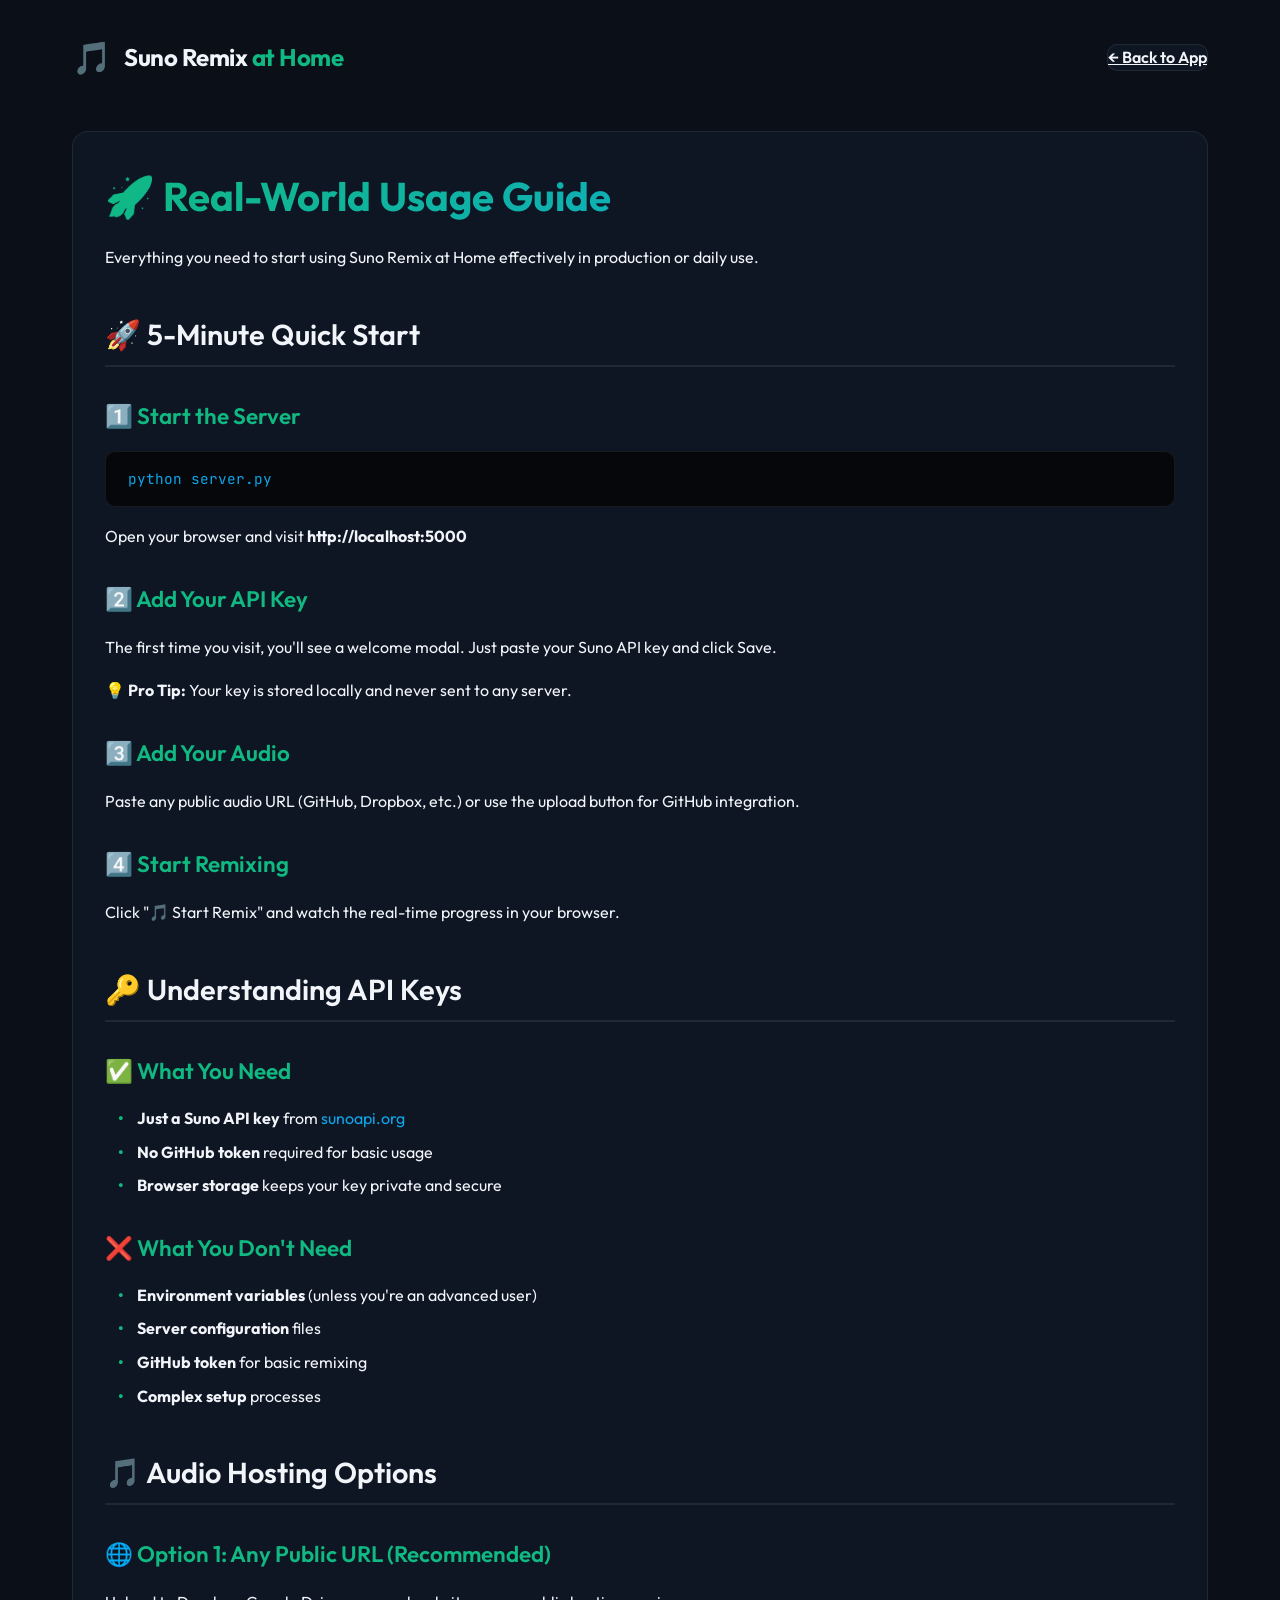
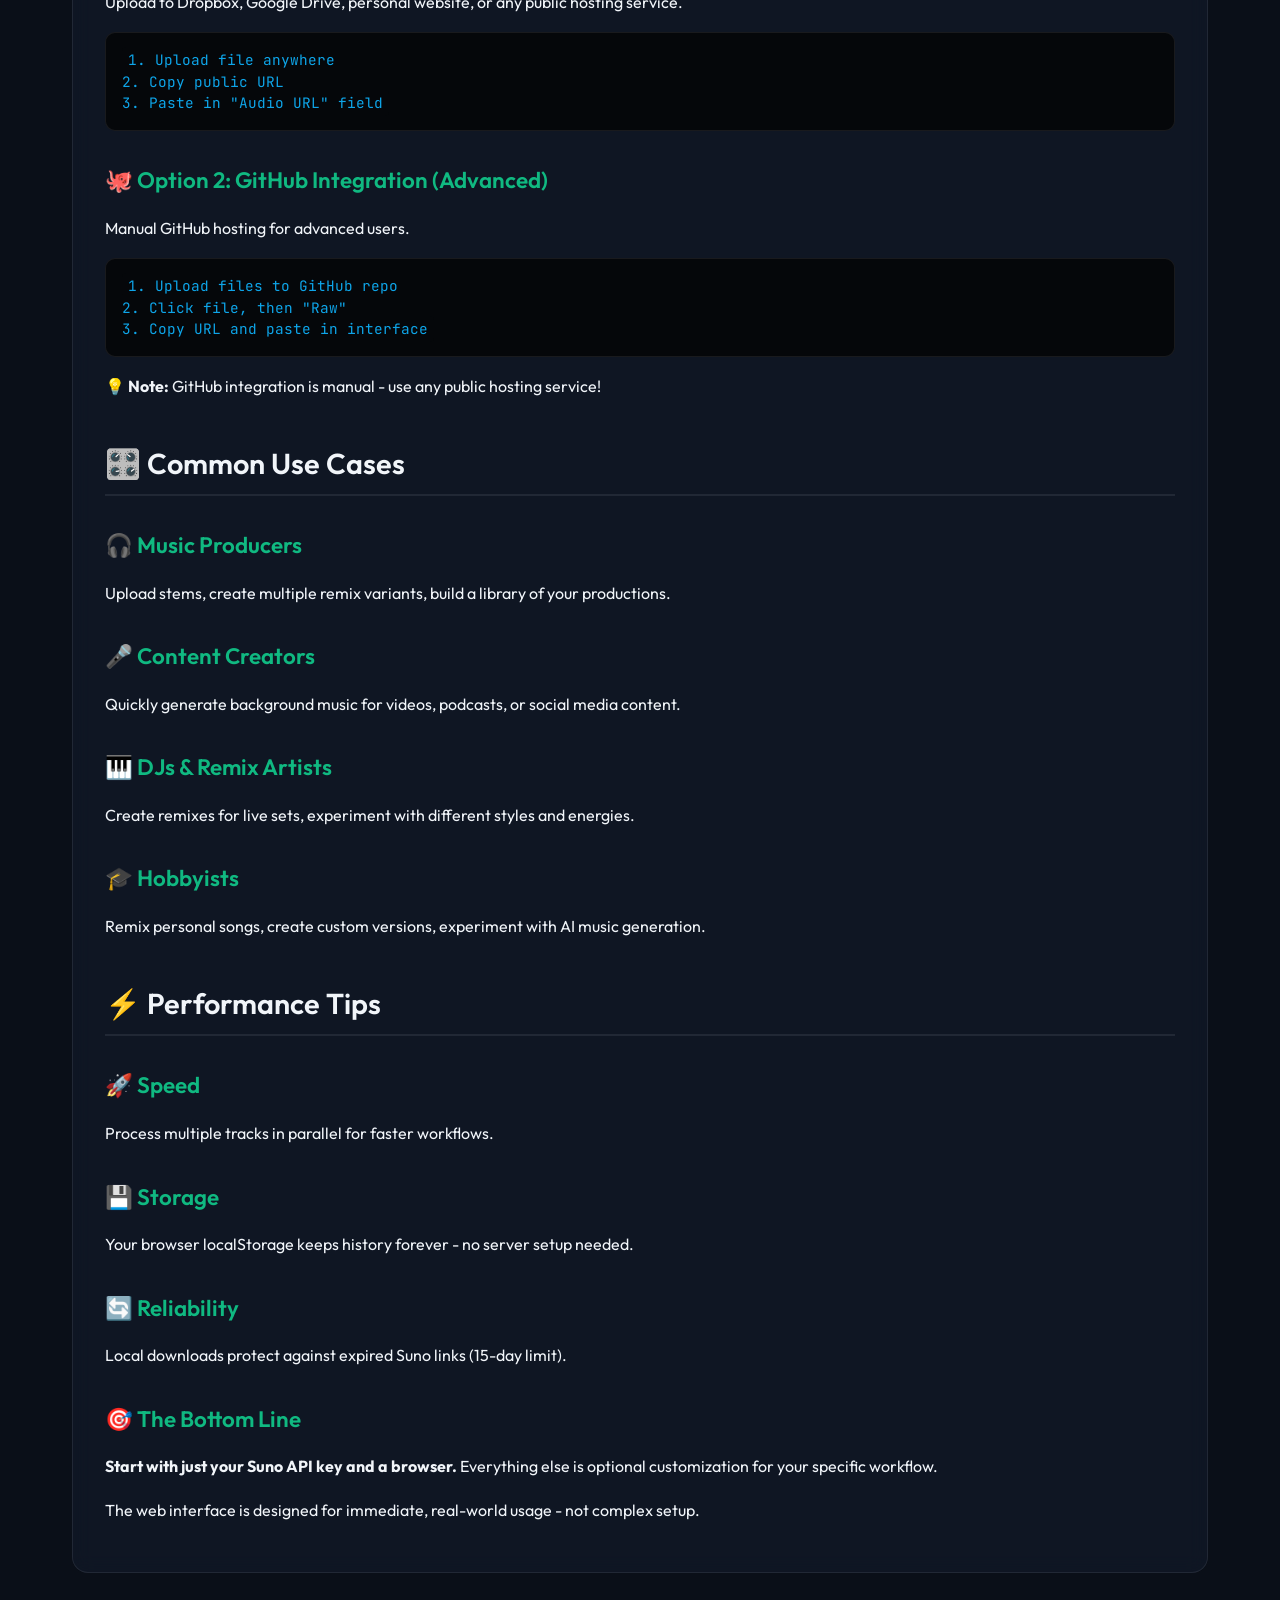
==== commit 08f9d99e: "fixes for webversion" ====
--- a/www/guide.html
+++ b/www/guide.html
@@ -31,7 +31,7 @@
             <h1>🚀 Real-World Usage Guide</h1>
             <p>Everything you need to start using Suno Remix at Home effectively in production or daily use.</p>
             
-            <h2>� 5-Minute Quick Start</h2>
+            <h2>🚀 5-Minute Quick Start</h2>
             <div class="quick-start">
               <div class="step">
                 <h3>1️⃣ Start the Server</h3>
--- a/www/style.css
+++ b/www/style.css
@@ -56,12 +56,12 @@
 
 .url-indicator[data-url-type="suno"] {
   background: var(--accent);
-  color: white;
+  color: var(--text-contrast, white);
 }
 
 .url-indicator[data-url-type="local"] {
   background: var(--primary);
-  color: white;
+  color: var(--text-contrast, white);
 }
 
 /* Enhanced download button */
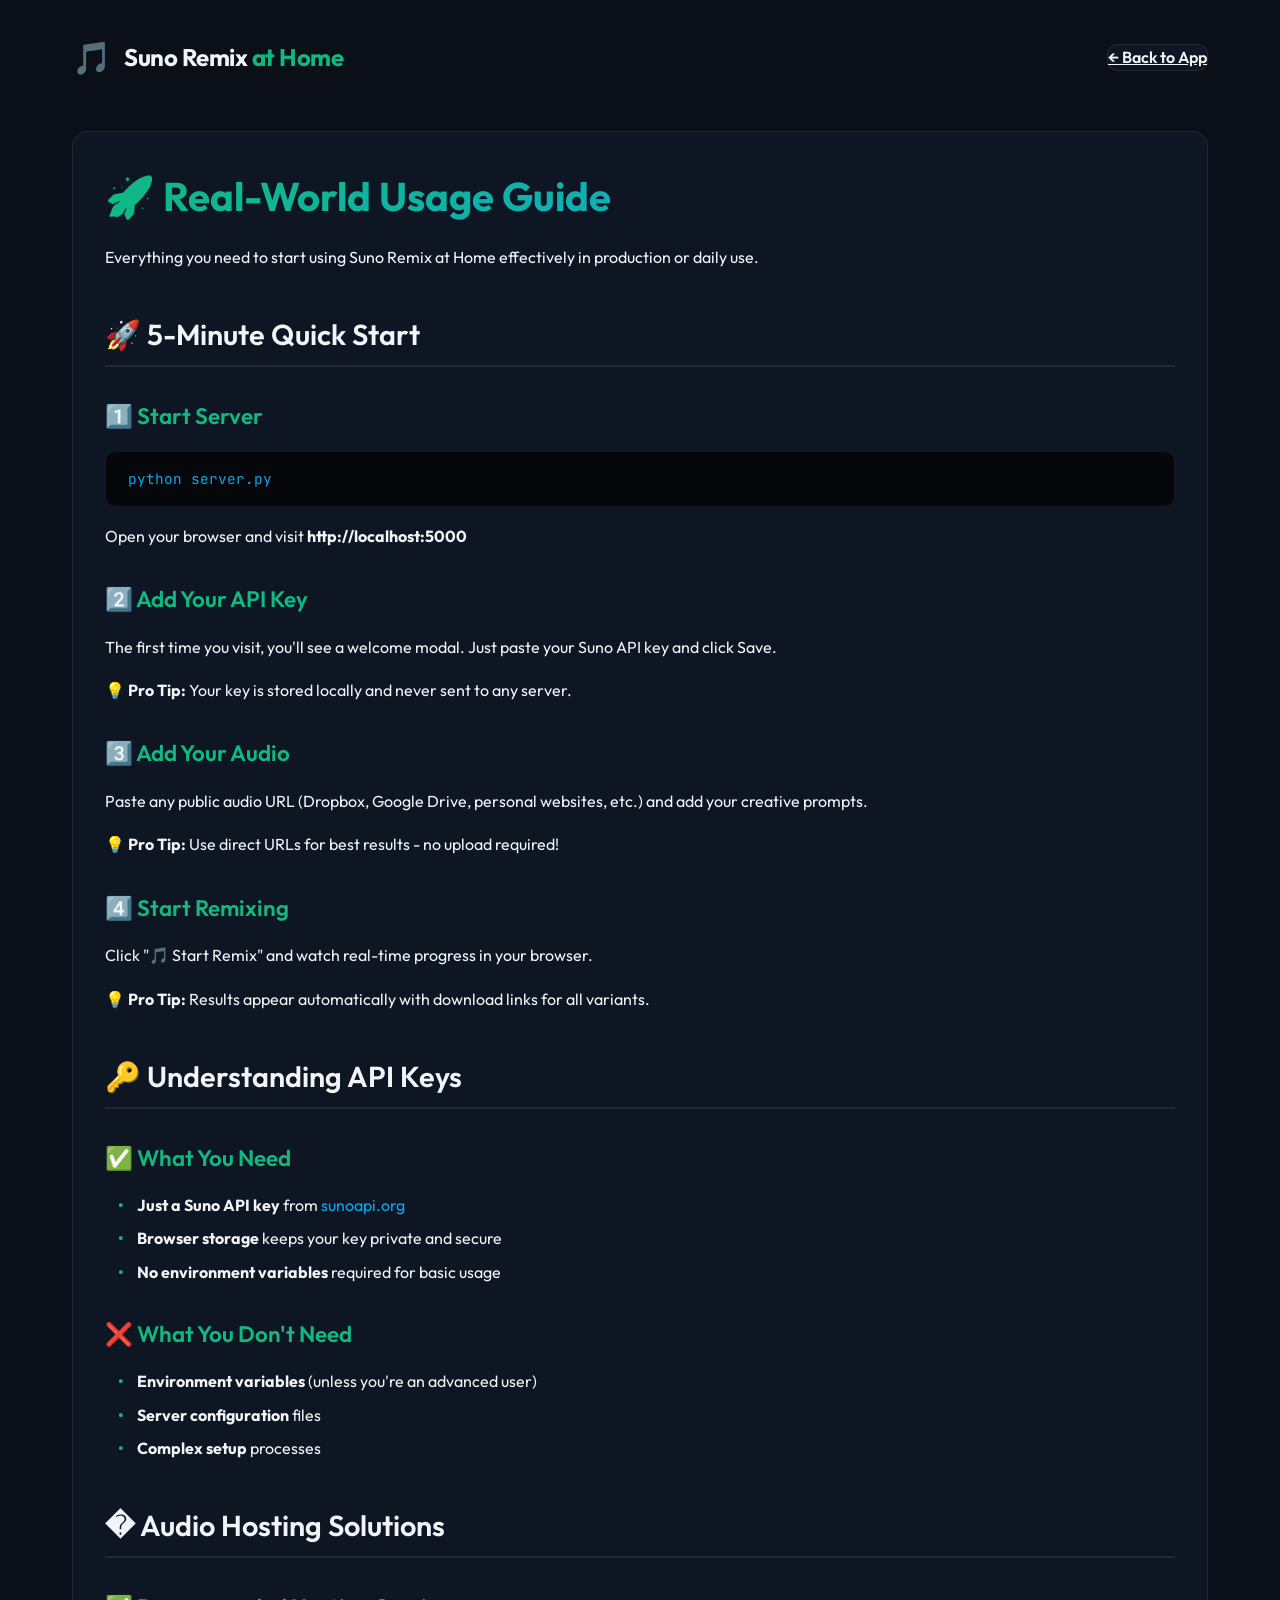
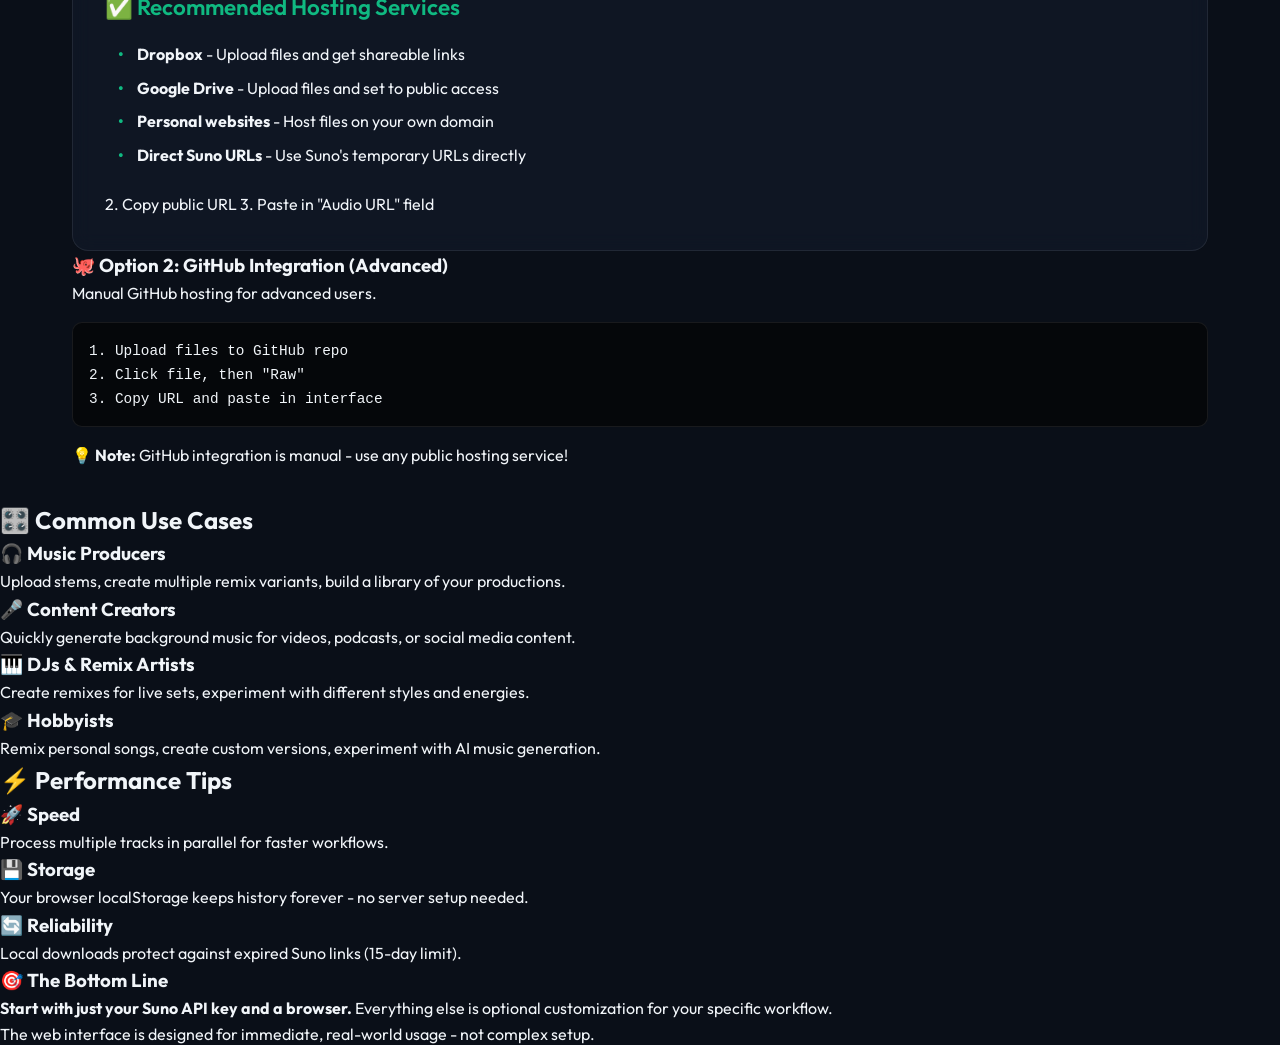
==== commit a49fc599: "update readme" ====
--- a/www/guide.html
+++ b/www/guide.html
@@ -34,7 +34,7 @@
             <h2>🚀 5-Minute Quick Start</h2>
             <div class="quick-start">
               <div class="step">
-                <h3>1️⃣ Start the Server</h3>
+                <h3>1️⃣ Start Server</h3>
                 <div class="code-block">
                   <pre><code>python server.py</code></pre>
                 </div>
@@ -51,12 +51,18 @@
               
               <div class="step">
                 <h3>3️⃣ Add Your Audio</h3>
-                <p>Paste any public audio URL (GitHub, Dropbox, etc.) or use the upload button for GitHub integration.</p>
+                <p>Paste any public audio URL (Dropbox, Google Drive, personal websites, etc.) and add your creative prompts.</p>
+                <div class="tip-box">
+                  <p><strong>💡 Pro Tip:</strong> Use direct URLs for best results - no upload required!</p>
+                </div>
               </div>
               
               <div class="step">
                 <h3>4️⃣ Start Remixing</h3>
-                <p>Click "🎵 Start Remix" and watch the real-time progress in your browser.</p>
+                <p>Click "🎵 Start Remix" and watch real-time progress in your browser.</p>
+                <div class="tip-box">
+                  <p><strong>💡 Pro Tip:</strong> Results appear automatically with download links for all variants.</p>
+                </div>
               </div>
             </div>
             
@@ -65,26 +71,27 @@
               <h3>✅ What You Need</h3>
               <ul>
                 <li><strong>Just a Suno API key</strong> from <a href="https://sunoapi.org" target="_blank">sunoapi.org</a></li>
-                <li><strong>No GitHub token</strong> required for basic usage</li>
                 <li><strong>Browser storage</strong> keeps your key private and secure</li>
+                <li><strong>No environment variables</strong> required for basic usage</li>
               </ul>
               
               <h3>❌ What You Don't Need</h3>
               <ul>
                 <li><strong>Environment variables</strong> (unless you're an advanced user)</li>
                 <li><strong>Server configuration</strong> files</li>
-                <li><strong>GitHub token</strong> for basic remixing</li>
                 <li><strong>Complex setup</strong> processes</li>
               </ul>
             </div>
             
-            <h2>🎵 Audio Hosting Options</h2>
+            <h2>� Audio Hosting Solutions</h2>
             <div class="hosting-options">
-              <div class="option">
-                <h3>🌐 Option 1: Any Public URL (Recommended)</h3>
-                <p>Upload to Dropbox, Google Drive, personal website, or any public hosting service.</p>
-                <div class="code-block">
-                  <pre><code>1. Upload file anywhere
+              <h3>✅ Recommended Hosting Services</h3>
+              <ul>
+                <li><strong>Dropbox</strong> - Upload files and get shareable links</li>
+                <li><strong>Google Drive</strong> - Upload files and set to public access</li>
+                <li><strong>Personal websites</strong> - Host files on your own domain</li>
+                <li><strong>Direct Suno URLs</strong> - Use Suno's temporary URLs directly</li>
+              </ul>
 2. Copy public URL
 3. Paste in "Audio URL" field</code></pre>
                 </div>
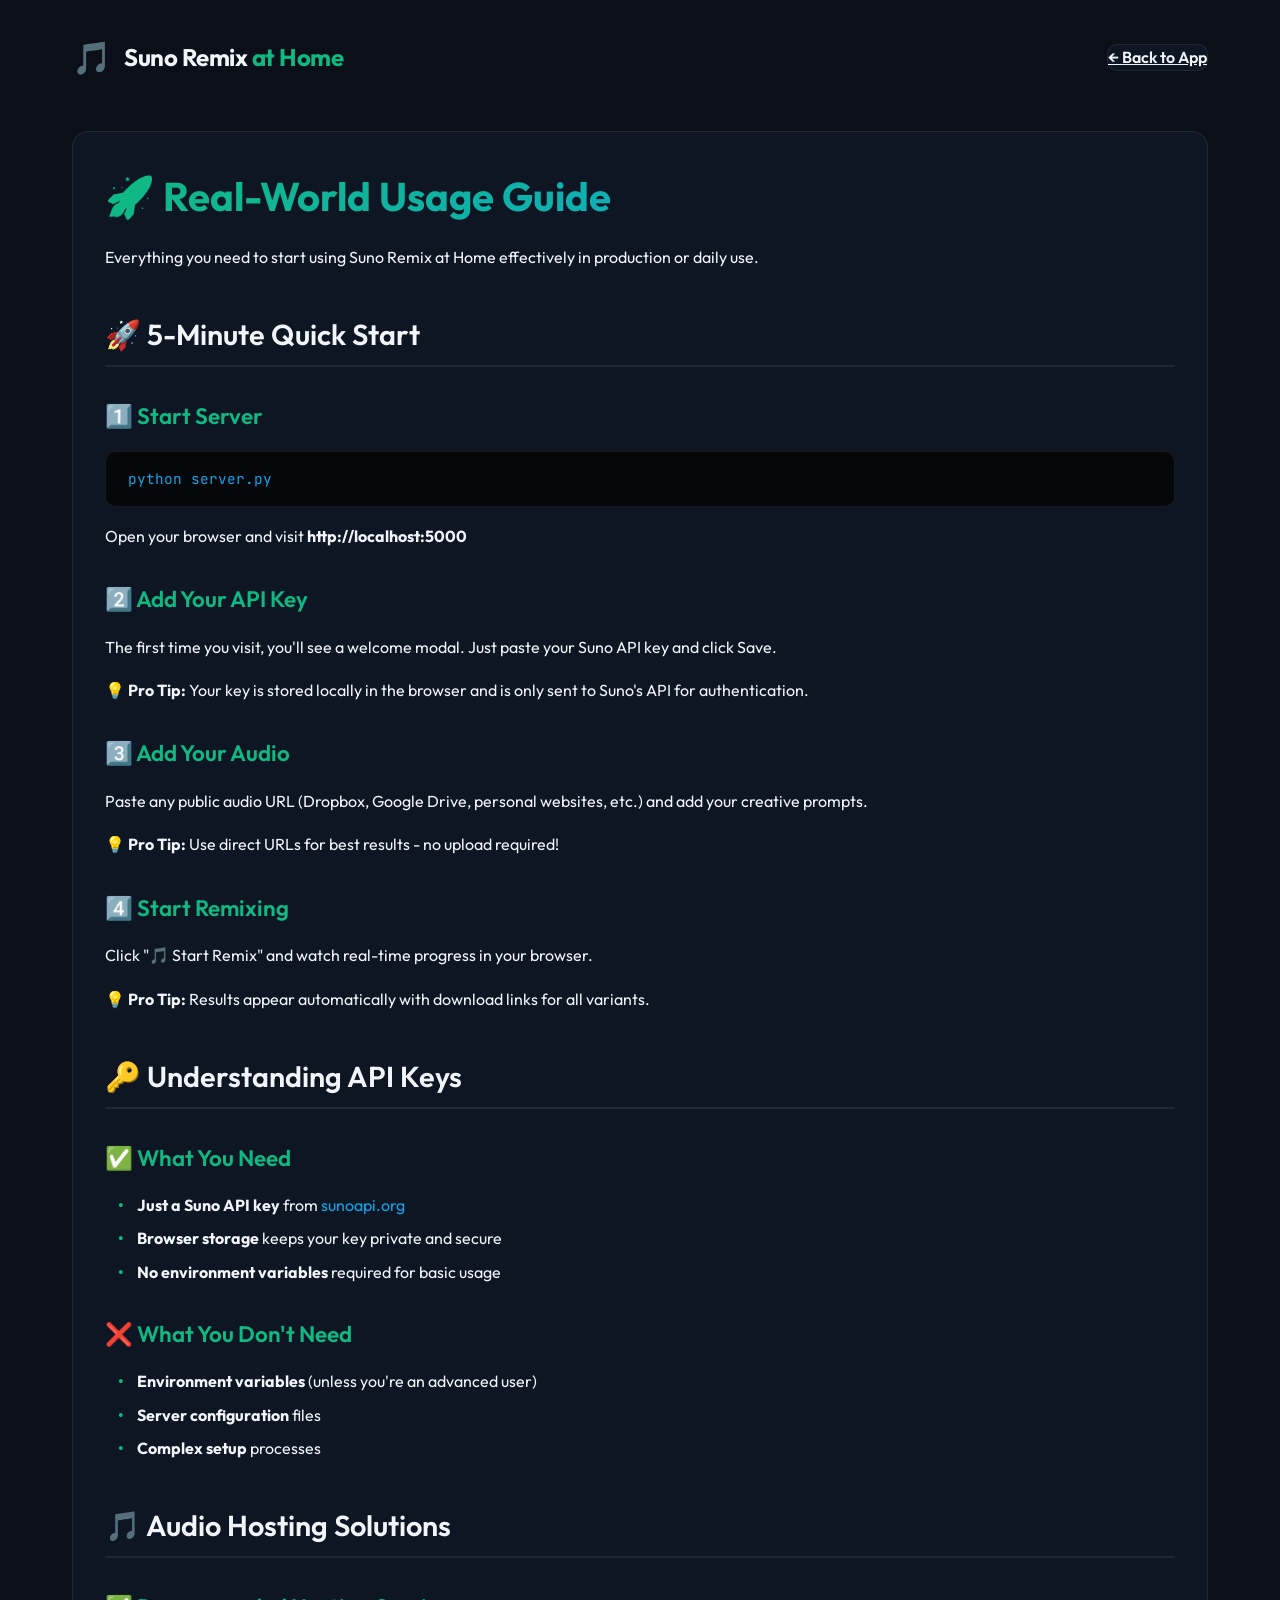
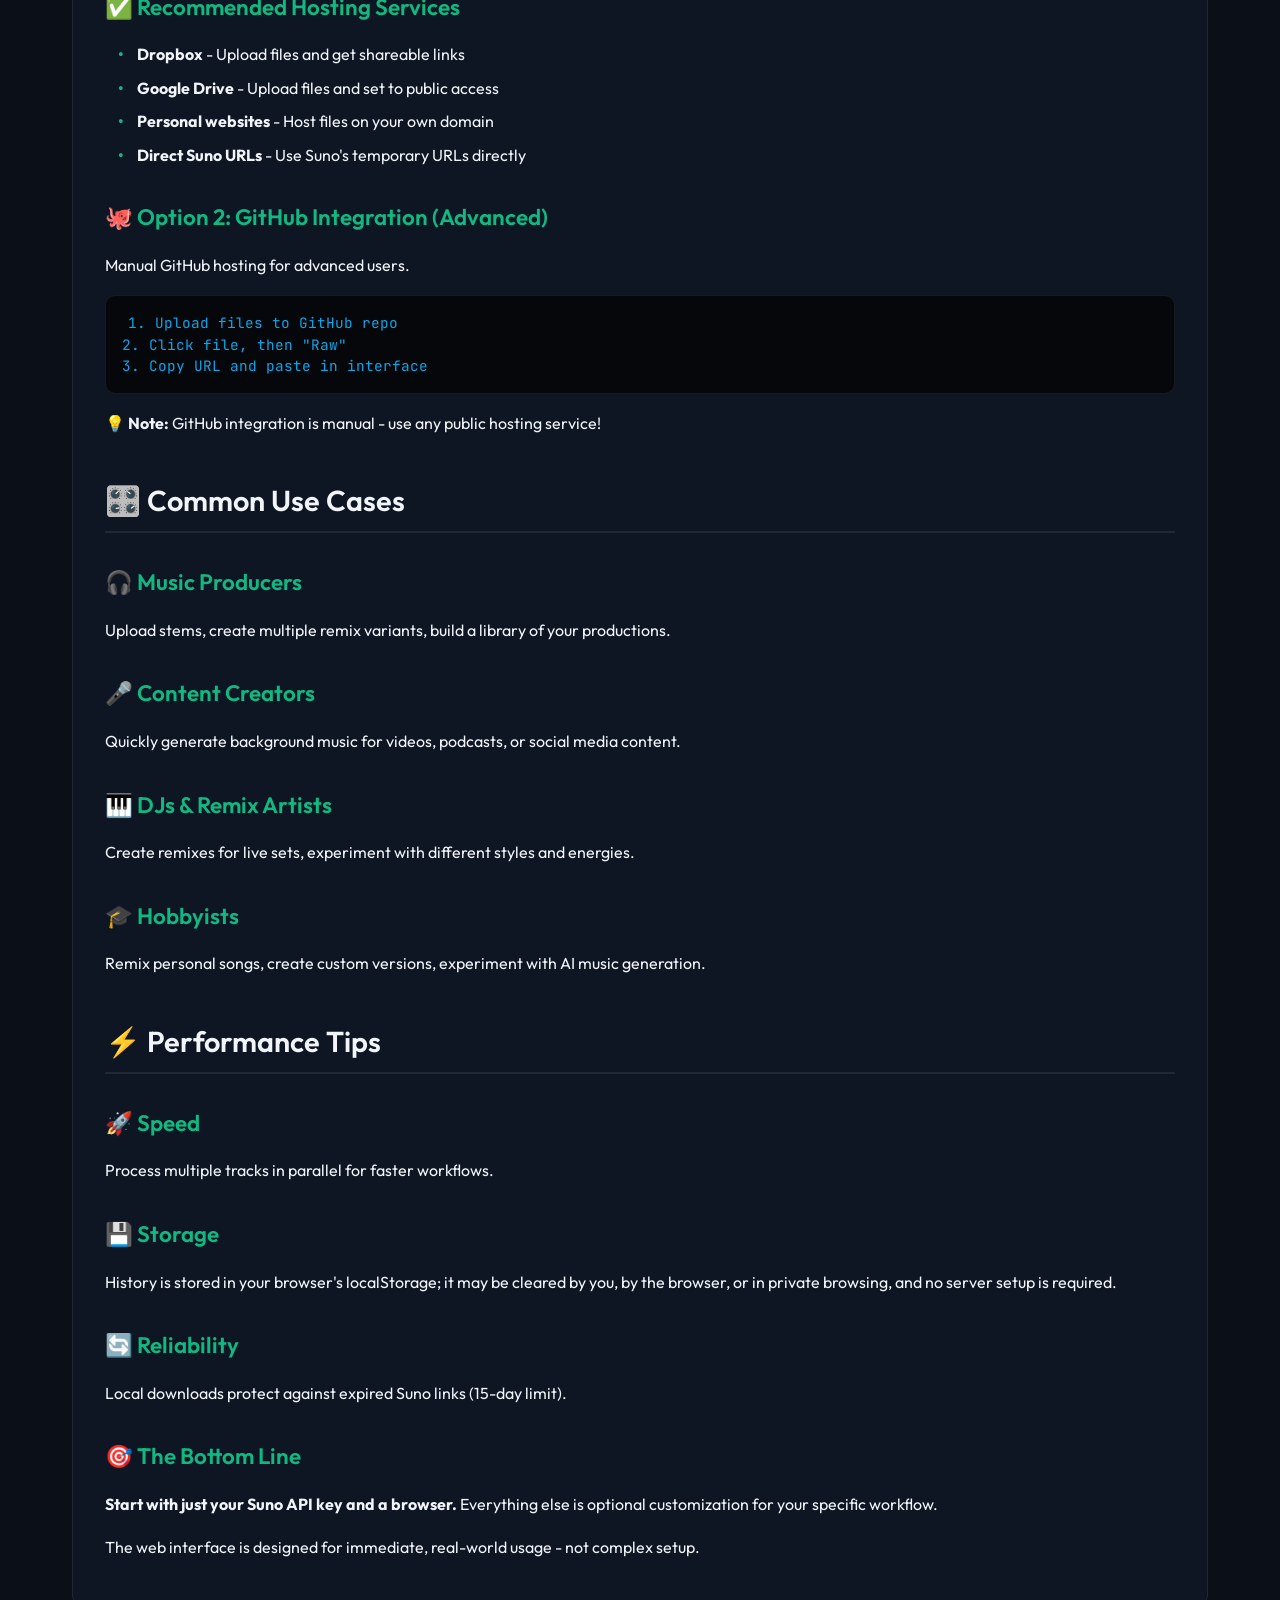
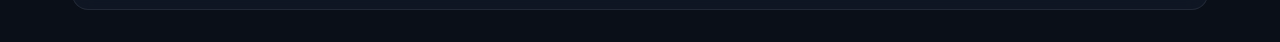
==== commit d7bcade0: "fixes for web" ====
--- a/www/guide.html
+++ b/www/guide.html
@@ -3,7 +3,10 @@
   <head>
     <meta charset="UTF-8" />
     <meta name="viewport" content="width=device-width, initial-scale=1.0" />
-    <link rel="icon" href="data:image/svg+xml,<svg xmlns=%22http://www.w3.org/2000/svg%22 viewBox=%220 0 100 100%22><text y=%22.9em%22 font-size=%2290%22>🎵</text></svg>">
+    <link
+      rel="icon"
+      href="data:image/svg+xml,<svg xmlns=%22http://www.w3.org/2000/svg%22 viewBox=%220 0 100 100%22><text y=%22.9em%22 font-size=%2290%22>🎵</text></svg>"
+    />
     <title>Real-World Guide | Suno Remix at Home</title>
     <link rel="stylesheet" href="style.css" />
     <link rel="preconnect" href="https://fonts.googleapis.com" />
@@ -29,8 +32,11 @@
         <section class="guide-section">
           <div class="guide-content">
             <h1>🚀 Real-World Usage Guide</h1>
-            <p>Everything you need to start using Suno Remix at Home effectively in production or daily use.</p>
-            
+            <p>
+              Everything you need to start using Suno Remix at Home effectively
+              in production or daily use.
+            </p>
+
             <h2>🚀 5-Minute Quick Start</h2>
             <div class="quick-start">
               <div class="step">
@@ -38,124 +44,197 @@
                 <div class="code-block">
                   <pre><code>python server.py</code></pre>
                 </div>
-                <p>Open your browser and visit <strong>http://localhost:5000</strong></p>
-              </div>
-              
+                <p>
+                  Open your browser and visit
+                  <strong>http://localhost:5000</strong>
+                </p>
+              </div>
+
               <div class="step">
                 <h3>2️⃣ Add Your API Key</h3>
-                <p>The first time you visit, you'll see a welcome modal. Just paste your Suno API key and click Save.</p>
+                <p>
+                  The first time you visit, you'll see a welcome modal. Just
+                  paste your Suno API key and click Save.
+                </p>
                 <div class="tip-box">
-                  <p><strong>💡 Pro Tip:</strong> Your key is stored locally and never sent to any server.</p>
-                </div>
-              </div>
-              
+                  <p>
+                    <strong>💡 Pro Tip:</strong> Your key is stored locally in
+                    the browser and is only sent to Suno's API for
+                    authentication.
+                  </p>
+                </div>
+              </div>
+
               <div class="step">
                 <h3>3️⃣ Add Your Audio</h3>
-                <p>Paste any public audio URL (Dropbox, Google Drive, personal websites, etc.) and add your creative prompts.</p>
+                <p>
+                  Paste any public audio URL (Dropbox, Google Drive, personal
+                  websites, etc.) and add your creative prompts.
+                </p>
                 <div class="tip-box">
-                  <p><strong>💡 Pro Tip:</strong> Use direct URLs for best results - no upload required!</p>
-                </div>
-              </div>
-              
+                  <p>
+                    <strong>💡 Pro Tip:</strong> Use direct URLs for best
+                    results - no upload required!
+                  </p>
+                </div>
+              </div>
+
               <div class="step">
                 <h3>4️⃣ Start Remixing</h3>
-                <p>Click "🎵 Start Remix" and watch real-time progress in your browser.</p>
+                <p>
+                  Click "🎵 Start Remix" and watch real-time progress in your
+                  browser.
+                </p>
                 <div class="tip-box">
-                  <p><strong>💡 Pro Tip:</strong> Results appear automatically with download links for all variants.</p>
-                </div>
-              </div>
-            </div>
-            
+                  <p>
+                    <strong>💡 Pro Tip:</strong> Results appear automatically
+                    with download links for all variants.
+                  </p>
+                </div>
+              </div>
+            </div>
+
             <h2>🔑 Understanding API Keys</h2>
             <div class="reality-check">
               <h3>✅ What You Need</h3>
               <ul>
-                <li><strong>Just a Suno API key</strong> from <a href="https://sunoapi.org" target="_blank">sunoapi.org</a></li>
-                <li><strong>Browser storage</strong> keeps your key private and secure</li>
-                <li><strong>No environment variables</strong> required for basic usage</li>
+                <li>
+                  <strong>Just a Suno API key</strong> from
+                  <a href="https://sunoapi.org" target="_blank">sunoapi.org</a>
+                </li>
+                <li>
+                  <strong>Browser storage</strong> keeps your key private and
+                  secure
+                </li>
+                <li>
+                  <strong>No environment variables</strong> required for basic
+                  usage
+                </li>
               </ul>
-              
+
               <h3>❌ What You Don't Need</h3>
               <ul>
-                <li><strong>Environment variables</strong> (unless you're an advanced user)</li>
+                <li>
+                  <strong>Environment variables</strong> (unless you're an
+                  advanced user)
+                </li>
                 <li><strong>Server configuration</strong> files</li>
                 <li><strong>Complex setup</strong> processes</li>
               </ul>
             </div>
-            
-            <h2>� Audio Hosting Solutions</h2>
+
+            <h2>🎵 Audio Hosting Solutions</h2>
             <div class="hosting-options">
               <h3>✅ Recommended Hosting Services</h3>
               <ul>
-                <li><strong>Dropbox</strong> - Upload files and get shareable links</li>
-                <li><strong>Google Drive</strong> - Upload files and set to public access</li>
-                <li><strong>Personal websites</strong> - Host files on your own domain</li>
-                <li><strong>Direct Suno URLs</strong> - Use Suno's temporary URLs directly</li>
+                <li>
+                  <strong>Dropbox</strong> - Upload files and get shareable
+                  links
+                </li>
+                <li>
+                  <strong>Google Drive</strong> - Upload files and set to public
+                  access
+                </li>
+                <li>
+                  <strong>Personal websites</strong> - Host files on your own
+                  domain
+                </li>
+                <li>
+                  <strong>Direct Suno URLs</strong> - Use Suno's temporary URLs
+                  directly
+                </li>
               </ul>
-2. Copy public URL
-3. Paste in "Audio URL" field</code></pre>
-                </div>
-              </div>
-              
-              <div class="option">
-                <h3>🐙 Option 2: GitHub Integration (Advanced)</h3>
-                <p>Manual GitHub hosting for advanced users.</p>
-                <div class="code-block">
-                  <pre><code>1. Upload files to GitHub repo
+            </div>
+
+            <div class="option">
+              <h3>🐙 Option 2: GitHub Integration (Advanced)</h3>
+              <p>Manual GitHub hosting for advanced users.</p>
+              <div class="code-block">
+                <pre><code>1. Upload files to GitHub repo
 2. Click file, then "Raw"
 3. Copy URL and paste in interface</code></pre>
-                </div>
-                <div class="tip-box">
-                  <p><strong>💡 Note:</strong> GitHub integration is manual - use any public hosting service!</p>
-                </div>
-              </div>
-            </div>
-            
+              </div>
+              <div class="tip-box">
+                <p>
+                  <strong>💡 Note:</strong> GitHub integration is manual - use
+                  any public hosting service!
+                </p>
+              </div>
+            </div>
+
             <h2>🎛️ Common Use Cases</h2>
             <div class="use-cases">
               <div class="case">
                 <h3>🎧 Music Producers</h3>
-                <p>Upload stems, create multiple remix variants, build a library of your productions.</p>
-              </div>
-              
+                <p>
+                  Upload stems, create multiple remix variants, build a library
+                  of your productions.
+                </p>
+              </div>
+
               <div class="case">
                 <h3>🎤 Content Creators</h3>
-                <p>Quickly generate background music for videos, podcasts, or social media content.</p>
-              </div>
-              
+                <p>
+                  Quickly generate background music for videos, podcasts, or
+                  social media content.
+                </p>
+              </div>
+
               <div class="case">
                 <h3>🎹 DJs & Remix Artists</h3>
-                <p>Create remixes for live sets, experiment with different styles and energies.</p>
-              </div>
-              
+                <p>
+                  Create remixes for live sets, experiment with different styles
+                  and energies.
+                </p>
+              </div>
+
               <div class="case">
                 <h3>🎓 Hobbyists</h3>
-                <p>Remix personal songs, create custom versions, experiment with AI music generation.</p>
-              </div>
-            </div>
-            
+                <p>
+                  Remix personal songs, create custom versions, experiment with
+                  AI music generation.
+                </p>
+              </div>
+            </div>
+
             <h2>⚡ Performance Tips</h2>
             <div class="tips">
               <div class="tip">
                 <h3>🚀 Speed</h3>
                 <p>Process multiple tracks in parallel for faster workflows.</p>
               </div>
-              
+
               <div class="tip">
                 <h3>💾 Storage</h3>
-                <p>Your browser localStorage keeps history forever - no server setup needed.</p>
-              </div>
-              
+                <p>
+                  History is stored in your browser's localStorage; it may be
+                  cleared by you, by the browser, or in private browsing, and no
+                  server setup is required.
+                </p>
+              </div>
+
               <div class="tip">
                 <h3>🔄 Reliability</h3>
-                <p>Local downloads protect against expired Suno links (15-day limit).</p>
-              </div>
-            </div>
-            
+                <p>
+                  Local downloads protect against expired Suno links (15-day
+                  limit).
+                </p>
+              </div>
+            </div>
+
             <div class="reality-box">
               <h3>🎯 The Bottom Line</h3>
-              <p><strong>Start with just your Suno API key and a browser.</strong> Everything else is optional customization for your specific workflow.</p>
-              <p>The web interface is designed for immediate, real-world usage - not complex setup.</p>
+              <p>
+                <strong
+                  >Start with just your Suno API key and a browser.</strong
+                >
+                Everything else is optional customization for your specific
+                workflow.
+              </p>
+              <p>
+                The web interface is designed for immediate, real-world usage -
+                not complex setup.
+              </p>
             </div>
           </div>
         </section>
